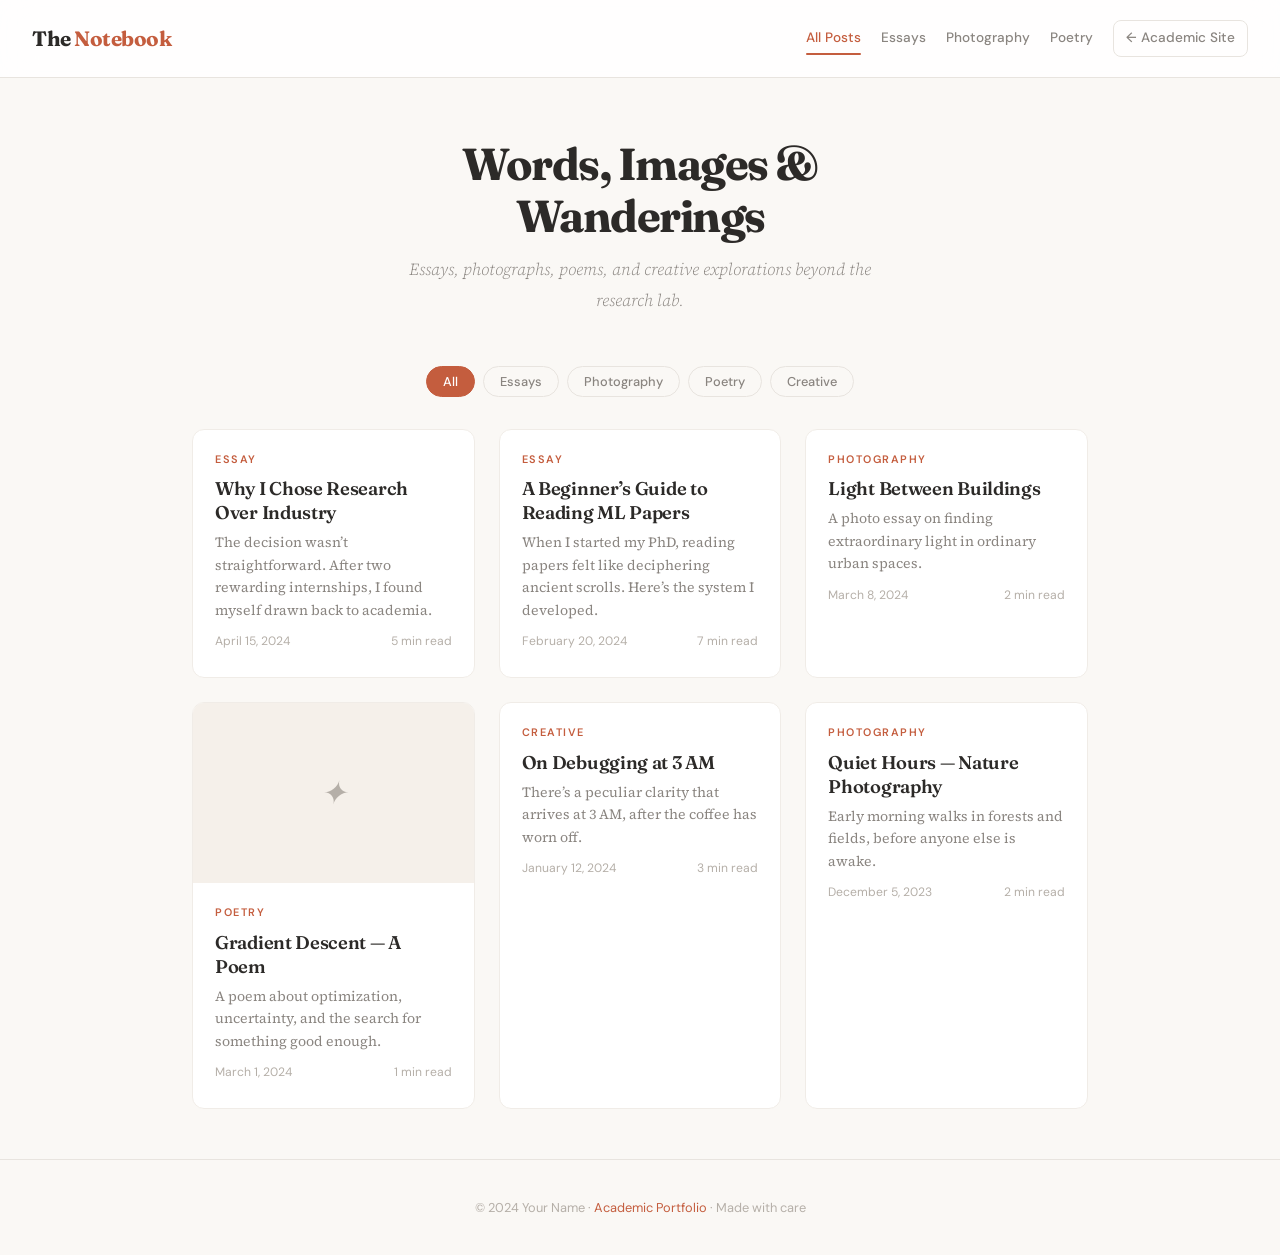
==== blog/index.html @ eaf71468 "Update academic site link in index.html" ====
<!DOCTYPE html>
<html lang="en">
<head>
<meta charset="UTF-8">
<meta name="viewport" content="width=device-width, initial-scale=1.0">
<title>The Notebook &mdash; Your Name</title>
<meta name="description" content="Essays, photography, poetry, and creative explorations by Your Name.">
<link rel="preconnect" href="https://fonts.googleapis.com">
<link href="https://fonts.googleapis.com/css2?family=Fraunces:ital,opsz,wght@0,9..144,300;0,9..144,400;0,9..144,600;0,9..144,700;1,9..144,300;1,9..144,400&family=Source+Serif+4:ital,opsz,wght@0,8..60,300;0,8..60,400;0,8..60,600;1,8..60,300;1,8..60,400&family=DM+Sans:wght@400;500;600&display=swap" rel="stylesheet">
<style>
*,:before,:after{margin:0;padding:0;box-sizing:border-box;}
:root{
  --bg:#faf8f5;--surface:#fff;--text:#2c2a28;--text-s:#8a8580;--text-l:#b5afa8;
  --accent:#c45d3e;--accent-soft:rgba(196,93,62,.08);--accent-h:#a84a2f;
  --brd:#e8e4df;--brd-l:#f0ece7;--warm:#f5f0ea;
  --serif:'Source Serif 4',Georgia,serif;
  --display:'Fraunces',Georgia,serif;
  --sans:'DM Sans',system-ui,sans-serif;
  --max-w:720px;--wide-w:960px;--tr:.3s ease;
}
html{scroll-behavior:smooth;}
body{font-family:var(--serif);background:var(--bg);color:var(--text);line-height:1.8;font-size:17px;min-height:100vh;min-height:100dvh;}

/* === HEADER === */
.site-header{
  padding:20px 32px;display:flex;align-items:center;justify-content:space-between;
  border-bottom:1px solid var(--brd);position:sticky;top:0;z-index:50;
  backdrop-filter:blur(16px);background:rgba(255,255,255,.85);gap:16px;
}
.site-logo{font-family:var(--display);font-size:1.3rem;font-weight:700;color:var(--text);text-decoration:none;letter-spacing:-.5px;flex-shrink:0;}
.site-logo span{color:var(--accent);}
.site-nav{display:flex;gap:20px;align-items:center;flex-wrap:wrap;}
.site-nav a{font-family:var(--sans);font-size:.85rem;font-weight:500;color:var(--text-s);text-decoration:none;transition:color var(--tr);position:relative;white-space:nowrap;}
.site-nav a:hover{color:var(--accent);}
.site-nav a.active{color:var(--accent);}
.site-nav a.active::after{content:'';position:absolute;bottom:-4px;left:0;right:0;height:2px;background:var(--accent);border-radius:2px;}
.back-link{
  font-family:var(--sans);font-size:.8rem;font-weight:500;color:var(--text-s);
  text-decoration:none;display:inline-flex;align-items:center;gap:5px;
  padding:5px 12px;border:1px solid var(--brd);border-radius:8px;transition:all var(--tr);
}
.back-link:hover{border-color:var(--accent);color:var(--accent);}

/* mobile menu */
.mob-menu-btn{display:none;width:36px;height:36px;border:1px solid var(--brd);border-radius:8px;background:transparent;cursor:pointer;place-items:center;color:var(--text-s);}
.mob-menu-btn svg{width:20px;height:20px;}

/* === HERO === */
.hero{max-width:var(--wide-w);margin:0 auto;padding:60px 32px 50px;text-align:center;}
.hero h1{font-family:var(--display);font-size:2.8rem;font-weight:700;letter-spacing:-1.5px;line-height:1.15;margin-bottom:14px;}
.hero p{font-size:1.05rem;color:var(--text-s);max-width:500px;margin:0 auto;font-style:italic;font-weight:300;}

/* === FILTERS === */
.filter-bar{max-width:var(--wide-w);margin:0 auto;padding:0 32px 32px;display:flex;gap:8px;justify-content:center;flex-wrap:wrap;}
.filter-btn{
  font-family:var(--sans);font-size:.8rem;font-weight:500;padding:6px 16px;
  border:1px solid var(--brd);border-radius:24px;background:transparent;
  color:var(--text-s);cursor:pointer;transition:all var(--tr);
}
.filter-btn:hover{border-color:var(--accent);color:var(--accent);}
.filter-btn.active{background:var(--accent);color:#fff;border-color:var(--accent);}

/* === POST GRID === */
.posts-grid{
  max-width:var(--wide-w);margin:0 auto;padding:0 32px 50px;
  display:grid;grid-template-columns:repeat(auto-fill,minmax(280px,1fr));gap:24px;
}
.post-card{
  background:var(--surface);border:1px solid var(--brd-l);border-radius:12px;
  overflow:hidden;transition:all var(--tr);cursor:pointer;
  opacity:0;animation:fadeUp .5s ease forwards;
}
.post-card:nth-child(1){animation-delay:.05s;}.post-card:nth-child(2){animation-delay:.1s;}.post-card:nth-child(3){animation-delay:.15s;}.post-card:nth-child(4){animation-delay:.2s;}.post-card:nth-child(5){animation-delay:.25s;}.post-card:nth-child(6){animation-delay:.3s;}
@keyframes fadeUp{from{opacity:0;transform:translateY(16px)}to{opacity:1;transform:translateY(0)}}
.post-card:hover{transform:translateY(-3px);box-shadow:0 12px 40px rgba(0,0,0,.06);border-color:var(--brd);}
.post-card-img{width:100%;height:180px;object-fit:cover;display:block;background:var(--warm);}
.post-card-body{padding:20px 22px 24px;}
.post-card-cat{font-family:var(--sans);font-size:.68rem;font-weight:600;text-transform:uppercase;letter-spacing:1.5px;color:var(--accent);margin-bottom:8px;}
.post-card-body h2{font-family:var(--display);font-size:1.15rem;font-weight:600;line-height:1.3;margin-bottom:6px;letter-spacing:-.3px;}
.post-card-body .excerpt{font-size:.88rem;color:var(--text-s);line-height:1.6;margin-bottom:10px;}
.post-card-footer{display:flex;justify-content:space-between;align-items:center;font-family:var(--sans);font-size:.76rem;color:var(--text-l);}

/* === SINGLE POST === */
.post-view{display:none;}
.post-view.active{display:block;}
.posts-listing.hidden{display:none;}
.post-header{max-width:var(--max-w);margin:0 auto;padding:50px 32px 28px;text-align:center;}
.post-header .post-cat{font-family:var(--sans);font-size:.7rem;font-weight:600;text-transform:uppercase;letter-spacing:2px;color:var(--accent);margin-bottom:14px;display:inline-block;}
.post-header h1{font-family:var(--display);font-size:2.2rem;font-weight:700;letter-spacing:-1px;line-height:1.2;margin-bottom:10px;}
.post-header .post-meta{font-family:var(--sans);font-size:.82rem;color:var(--text-s);}
.post-header .post-meta span{margin:0 6px;color:var(--brd);}
.post-cover{max-width:var(--wide-w);margin:0 auto 36px;padding:0 32px;}
.post-cover img{width:100%;border-radius:12px;display:block;}
.post-content{max-width:var(--max-w);margin:0 auto;padding:0 32px 70px;}
.post-content p{margin-bottom:18px;}
.post-content h2{font-family:var(--display);font-size:1.4rem;font-weight:600;margin:36px 0 14px;letter-spacing:-.5px;}
.post-content h3{font-family:var(--display);font-size:1.15rem;font-weight:600;margin:28px 0 10px;}
.post-content blockquote{border-left:3px solid var(--accent);margin:24px 0;padding:4px 0 4px 22px;font-style:italic;color:var(--text-s);}
.post-content img{width:100%;border-radius:8px;margin:22px 0;}
.post-content .gallery{display:grid;grid-template-columns:repeat(auto-fill,minmax(180px,1fr));gap:10px;margin:24px 0;}
.post-content .gallery img{height:180px;object-fit:cover;margin:0;cursor:pointer;transition:transform .3s;}
.post-content .gallery img:hover{transform:scale(1.02);}
.post-content .poem{font-style:italic;line-height:2.2;padding:22px 28px;margin:24px 0;background:var(--warm);border-radius:10px;border-left:3px solid var(--accent);}
.post-back-btn{font-family:var(--sans);font-size:.85rem;font-weight:500;color:var(--accent);text-decoration:none;display:inline-flex;align-items:center;gap:5px;cursor:pointer;border:none;background:none;padding:0;margin-bottom:20px;transition:color var(--tr);}
.post-back-btn:hover{color:var(--accent-h);}

/* === FOOTER === */
.site-footer{border-top:1px solid var(--brd);padding:36px 32px;text-align:center;font-family:var(--sans);font-size:.8rem;color:var(--text-l);}
.site-footer a{color:var(--accent);text-decoration:none;}
.site-footer a:hover{text-decoration:underline;}

/* === RESPONSIVE === */
@media(max-width:700px){
  .site-header{padding:14px 16px;flex-wrap:wrap;}
  .site-nav{gap:12px;}
  .site-nav a{font-size:.78rem;}
  .mob-menu-btn{display:grid;}
  .site-nav.collapsed{display:none;}
  .site-nav.expanded{display:flex;width:100%;justify-content:center;padding-top:8px;}
  .hero{padding:40px 16px 30px;}
  .hero h1{font-size:2rem;}
  .filter-bar,.posts-grid,.post-header,.post-content,.post-cover{padding-left:16px;padding-right:16px;}
  .post-header h1{font-size:1.6rem;}
  .posts-grid{grid-template-columns:1fr;gap:16px;}
  .post-content .gallery{grid-template-columns:repeat(auto-fill,minmax(140px,1fr));}
}
@media(max-width:380px){
  .hero h1{font-size:1.7rem;}
  .filter-btn{padding:5px 12px;font-size:.74rem;}
}
@media(min-width:701px){
  .mob-menu-btn{display:none !important;}
}
</style>
</head>
<body>

<header class="site-header">
  <a href="#" class="site-logo" onclick="showListing();return false;">The <span>Notebook</span></a>
  <button class="mob-menu-btn" onclick="toggleMobNav()">
    <svg viewBox="0 0 24 24" fill="none" stroke="currentColor" stroke-width="2"><path d="M3 12h18M3 6h18M3 18h18"/></svg>
  </button>
  <nav class="site-nav" id="site-nav">
    <a href="#" class="active" onclick="showListing();return false;">All Posts</a>
    <a href="#" onclick="filterAndShow('essay');return false;">Essays</a>
    <a href="#" onclick="filterAndShow('photography');return false;">Photography</a>
    <a href="#" onclick="filterAndShow('poetry');return false;">Poetry</a>
    <!-- UPDATE THIS LINK to your actual academic site URL -->
    <a href="https://sanjay-das-in.github.io" class="back-link">&larr; Academic Site</a>
  </nav>
</header>

<div class="posts-listing" id="posts-listing">
  <section class="hero">
    <h1>Words, Images &amp;<br>Wanderings</h1>
    <p>Essays, photographs, poems, and creative explorations beyond the research lab.</p>
  </section>
  <div class="filter-bar" id="filter-bar">
    <button class="filter-btn active" onclick="filterPosts('all')">All</button>
    <button class="filter-btn" onclick="filterPosts('essay')">Essays</button>
    <button class="filter-btn" onclick="filterPosts('photography')">Photography</button>
    <button class="filter-btn" onclick="filterPosts('poetry')">Poetry</button>
    <button class="filter-btn" onclick="filterPosts('creative')">Creative</button>
  </div>
  <div class="posts-grid" id="posts-grid"></div>
</div>

<div class="post-view" id="post-view">
  <div class="post-header">
    <button class="post-back-btn" onclick="showListing()">&larr; Back to all posts</button>
    <div class="post-cat" id="pv-cat"></div>
    <h1 id="pv-title"></h1>
    <div class="post-meta"><span id="pv-date"></span> <span>&middot;</span> <span id="pv-read"></span></div>
  </div>
  <div class="post-cover" id="pv-cover-wrap"></div>
  <article class="post-content" id="pv-body"></article>
</div>

<footer class="site-footer">
  <p>&copy; 2024 Your Name &middot; <a href="https://yourusername.github.io">Academic Portfolio</a> &middot; Made with care</p>
</footer>

<script>
/* ============ BLOG DATA ============ */
/* Add / edit posts here. Each post = one object. */
var blogPosts = [
  {
    id: "why-research",
    title: "Why I Chose Research Over Industry",
    category: "essay",
    date: "April 15, 2024",
    readTime: "5 min read",
    excerpt: "The decision wasn\u2019t straightforward. After two rewarding internships, I found myself drawn back to academia.",
    cover: "https://images.unsplash.com/photo-1481627834876-b7833e8f5570?w=800",
    body: '<p>The decision wasn\u2019t straightforward. After two rewarding internships at tech companies, I found myself drawn back to the open-ended nature of academic research.</p><p>What ultimately tipped the scale was the freedom to ask my own questions. In industry, the problems are defined by product needs. In academia, I could chase ideas that kept me up at night.</p><blockquote>The best research doesn\u2019t come from knowing what you\u2019re looking for. It comes from being comfortable with not knowing.</blockquote><p>That\u2019s not to say industry is lesser \u2014 it\u2019s profoundly different. It taught me to think about impact, scalability, and real users in ways that strengthen my research today.</p><h2>Advice for Those Deciding</h2><p>Try both if you can. Do at least one serious internship and one serious research project. Pay attention to when you feel most alive. The answer is usually in the doing, not the deliberating.</p>'
  },
  {
    id: "reading-ml-papers",
    title: "A Beginner\u2019s Guide to Reading ML Papers",
    category: "essay",
    date: "February 20, 2024",
    readTime: "7 min read",
    excerpt: "When I started my PhD, reading papers felt like deciphering ancient scrolls. Here\u2019s the system I developed.",
    cover: "https://images.unsplash.com/photo-1456513080510-7bf3a84b82f8?w=800",
    body: '<p>When I started my PhD, reading papers felt like deciphering ancient scrolls. Here\u2019s the three-pass system I developed.</p><h2>First Pass \u2014 10 Minutes</h2><p>Read the title, abstract, intro, section headings, and conclusion. You should now know what the paper claims and roughly how.</p><h2>Second Pass \u2014 30 Minutes</h2><p>Read the whole thing but skip proofs and dense math. Focus on figures and tables \u2014 they\u2019re the real story.</p><h2>Third Pass \u2014 1-2 Hours</h2><p>Only if you need to reproduce the work. Engage with every equation and assumption. This is where real understanding happens.</p><blockquote>Reading a paper is not the same as understanding it. Understanding requires actively reconstructing the argument in your own words.</blockquote>'
  },
  {
    id: "street-photography",
    title: "Light Between Buildings",
    category: "photography",
    date: "March 8, 2024",
    readTime: "2 min read",
    excerpt: "A photo essay on finding extraordinary light in ordinary urban spaces.",
    cover: "https://images.unsplash.com/photo-1477959858617-67f85cf4f1df?w=800",
    body: '<p>There\u2019s a particular quality of light in cities between 4 and 5 PM \u2014 when the sun threads through gaps between buildings, casting long golden corridors across pavement and faces.</p><div class="gallery"><img src="https://images.unsplash.com/photo-1477959858617-67f85cf4f1df?w=400" alt="Urban light"><img src="https://images.unsplash.com/photo-1480714378408-67cf0d13bc1b?w=400" alt="City"><img src="https://images.unsplash.com/photo-1449824913935-59a10b8d2000?w=400" alt="Street"><img src="https://images.unsplash.com/photo-1514565131-fce0801e5785?w=400" alt="Architecture"><img src="https://images.unsplash.com/photo-1444723121867-7a241cacace9?w=400" alt="Skyline"><img src="https://images.unsplash.com/photo-1519501025264-65ba15a82390?w=400" alt="Urban"></div><p>I shoot exclusively on a Fuji X100V \u2014 its fixed lens forces me to move, to commit to a frame. Constraints breed creativity.</p>'
  },
  {
    id: "gradient-descent-poem",
    title: "Gradient Descent \u2014 A Poem",
    category: "poetry",
    date: "March 1, 2024",
    readTime: "1 min read",
    excerpt: "A poem about optimization, uncertainty, and the search for something good enough.",
    cover: null,
    body: '<div class="poem">We step, uncertain, down the slope,<br>each iteration a quiet hope<br>that loss will shrink, that weights will learn,<br>that somewhere past the noise, a turn<br>reveals the minimum we seek \u2014<br>not global, maybe, but unique.<br><br>The learning rate \u2014 too bold, too shy \u2014<br>determines if we soar or die<br>in oscillations, stuck in place,<br>or overshoot with too much grace.<br><br>And yet we trust the algorithm\u2019s way:<br>that small corrections, day by day,<br>will bring us closer to the ground<br>where something beautiful is found.</div><p>Written during a frustrating hyperparameter search at 2 AM. Sometimes the best way to understand an algorithm is to feel it.</p>'
  },
  {
    id: "debugging-3am",
    title: "On Debugging at 3 AM",
    category: "creative",
    date: "January 12, 2024",
    readTime: "3 min read",
    excerpt: "There\u2019s a peculiar clarity that arrives at 3 AM, after the coffee has worn off.",
    cover: "https://images.unsplash.com/photo-1504639725590-34d0984388bd?w=800",
    body: '<p>There\u2019s a peculiar clarity that arrives at 3 AM, after the coffee has worn off and the office has emptied. The bug you\u2019ve been chasing all day suddenly feels less like an adversary and more like a puzzle left by a previous version of yourself.</p><p>You read the stack trace one more time. And there it is \u2014 line 247, an off-by-one error. You fix it, run the tests, and watch them pass in a cascade of green.</p><blockquote>Every bug is a lesson in humility. The code is doing exactly what you told it to do.</blockquote><p>There\u2019s something meditative about 3 AM debugging. The world shrinks to you and the code. No Slack. No meetings. Just the quiet satisfaction of making something work.</p>'
  },
  {
    id: "nature-walks",
    title: "Quiet Hours \u2014 Nature Photography",
    category: "photography",
    date: "December 5, 2023",
    readTime: "2 min read",
    excerpt: "Early morning walks in forests and fields, before anyone else is awake.",
    cover: "https://images.unsplash.com/photo-1441974231531-c6227db76b6e?w=800",
    body: '<p>I started taking early morning walks during the pandemic. What began as a coping mechanism became a practice I now protect fiercely.</p><div class="gallery"><img src="https://images.unsplash.com/photo-1441974231531-c6227db76b6e?w=400" alt="Forest"><img src="https://images.unsplash.com/photo-1470071459604-3b5ec3a7fe05?w=400" alt="Misty morning"><img src="https://images.unsplash.com/photo-1447752875215-b2761acb3c5d?w=400" alt="Trees"><img src="https://images.unsplash.com/photo-1501785888041-af3ef285b470?w=400" alt="Lake"><img src="https://images.unsplash.com/photo-1469474968028-56623f02e42e?w=400" alt="Trail"><img src="https://images.unsplash.com/photo-1506744038136-46273834b3fb?w=400" alt="Valley"></div><p>No podcasts, no music. Just footsteps and whatever the forest offers that morning.</p>'
  }
];

/* ============ APP ============ */
var activeFilter = "all";

document.addEventListener("DOMContentLoaded", function(){
  renderPostCards("all");
});

function renderPostCards(filter){
  var grid = document.getElementById("posts-grid");
  var filtered = filter === "all" ? blogPosts : blogPosts.filter(function(p){return p.category===filter;});
  var html = "";
  for(var i=0;i<filtered.length;i++){
    var post = filtered[i];
    var imgHtml = post.cover
      ? '<img class="post-card-img" src="'+post.cover+'" alt="'+post.title+'" onerror="this.style.display=\'none\'">'
      : '<div class="post-card-img" style="display:flex;align-items:center;justify-content:center;font-family:var(--display);font-size:2rem;color:var(--text-l);font-style:italic">\u2726</div>';
    html += '<article class="post-card" onclick="viewPost(\''+post.id+'\')" style="animation-delay:'+(.05*(i+1))+'s">'
      + imgHtml
      + '<div class="post-card-body">'
      + '<div class="post-card-cat">'+post.category+'</div>'
      + '<h2>'+post.title+'</h2>'
      + '<p class="excerpt">'+post.excerpt+'</p>'
      + '<div class="post-card-footer"><span>'+post.date+'</span><span>'+post.readTime+'</span></div>'
      + '</div></article>';
  }
  grid.innerHTML = html;
}

function filterPosts(cat){
  activeFilter = cat;
  var btns = document.querySelectorAll(".filter-btn");
  for(var i=0;i<btns.length;i++){
    var t = btns[i].textContent.toLowerCase();
    btns[i].classList.toggle("active", t===cat || (cat==="all" && t==="all"));
  }
  renderPostCards(cat);
}

function filterAndShow(cat){
  showListing();
  filterPosts(cat);
  var navLinks = document.querySelectorAll(".site-nav a");
  for(var i=0;i<navLinks.length;i++) navLinks[i].classList.remove("active");
}

function viewPost(id){
  var post = null;
  for(var i=0;i<blogPosts.length;i++){if(blogPosts[i].id===id){post=blogPosts[i];break;}}
  if(!post) return;
  document.getElementById("pv-cat").textContent = post.category;
  document.getElementById("pv-title").textContent = post.title;
  document.getElementById("pv-date").textContent = post.date;
  document.getElementById("pv-read").textContent = post.readTime;
  document.getElementById("pv-body").innerHTML = post.body;
  var cw = document.getElementById("pv-cover-wrap");
  cw.innerHTML = post.cover ? '<img src="'+post.cover+'" alt="'+post.title+'" onerror="this.style.display=\'none\'">' : '';
  document.getElementById("posts-listing").classList.add("hidden");
  document.getElementById("post-view").classList.add("active");
  window.scrollTo(0,0);
}

function showListing(){
  document.getElementById("posts-listing").classList.remove("hidden");
  document.getElementById("post-view").classList.remove("active");
  var navLinks = document.querySelectorAll(".site-nav a");
  for(var i=0;i<navLinks.length;i++) navLinks[i].classList.remove("active");
  if(navLinks[0]) navLinks[0].classList.add("active");
  window.scrollTo(0,0);
}

/* Mobile nav toggle */
function toggleMobNav(){
  var nav = document.getElementById("site-nav");
  if(nav.classList.contains("expanded")){
    nav.classList.remove("expanded");
    nav.classList.add("collapsed");
  } else {
    nav.classList.remove("collapsed");
    nav.classList.add("expanded");
  }
}
/* Collapse on resize to desktop */
window.addEventListener("resize",function(){
  if(window.innerWidth>700){
    var nav=document.getElementById("site-nav");
    nav.classList.remove("collapsed","expanded");
  }
});
</script>
</body>
</html>
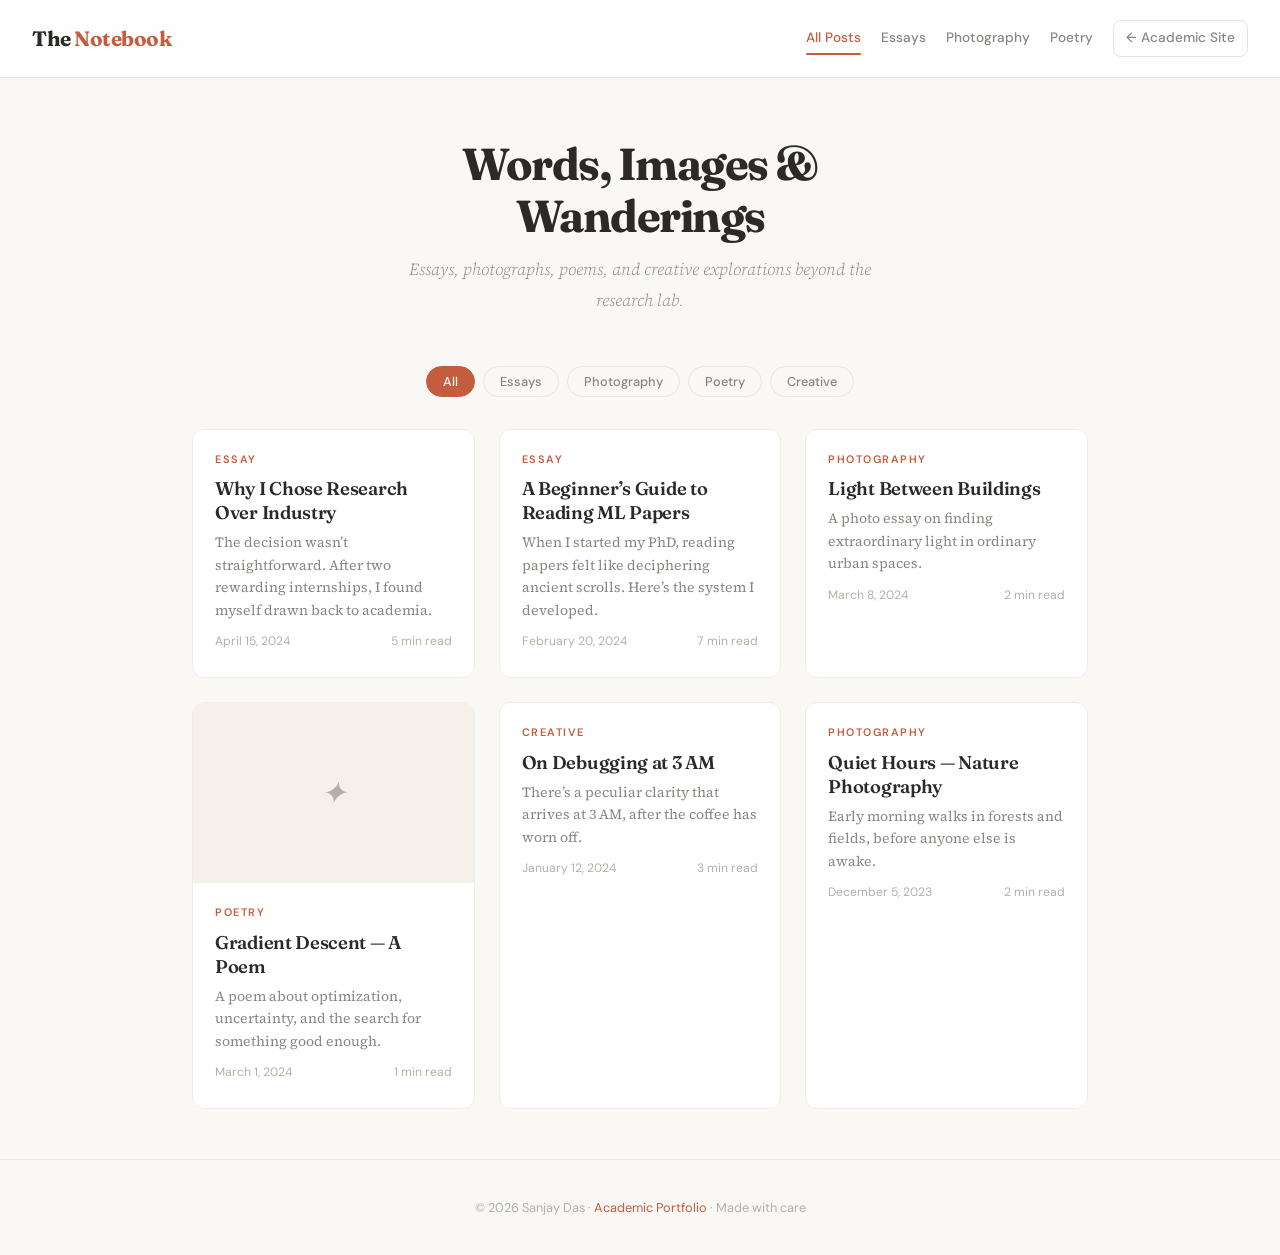
==== commit bee6790e: "Update footer with new author information" ====
--- a/blog/index.html
+++ b/blog/index.html
@@ -177,7 +177,7 @@
 </div>
 
 <footer class="site-footer">
-  <p>&copy; 2024 Your Name &middot; <a href="https://yourusername.github.io">Academic Portfolio</a> &middot; Made with care</p>
+  <p>&copy; 2026 Sanjay Das &middot; <a href="https://sanjay-das-in.github.io">Academic Portfolio</a> &middot; Made with care</p>
 </footer>
 
 <script>
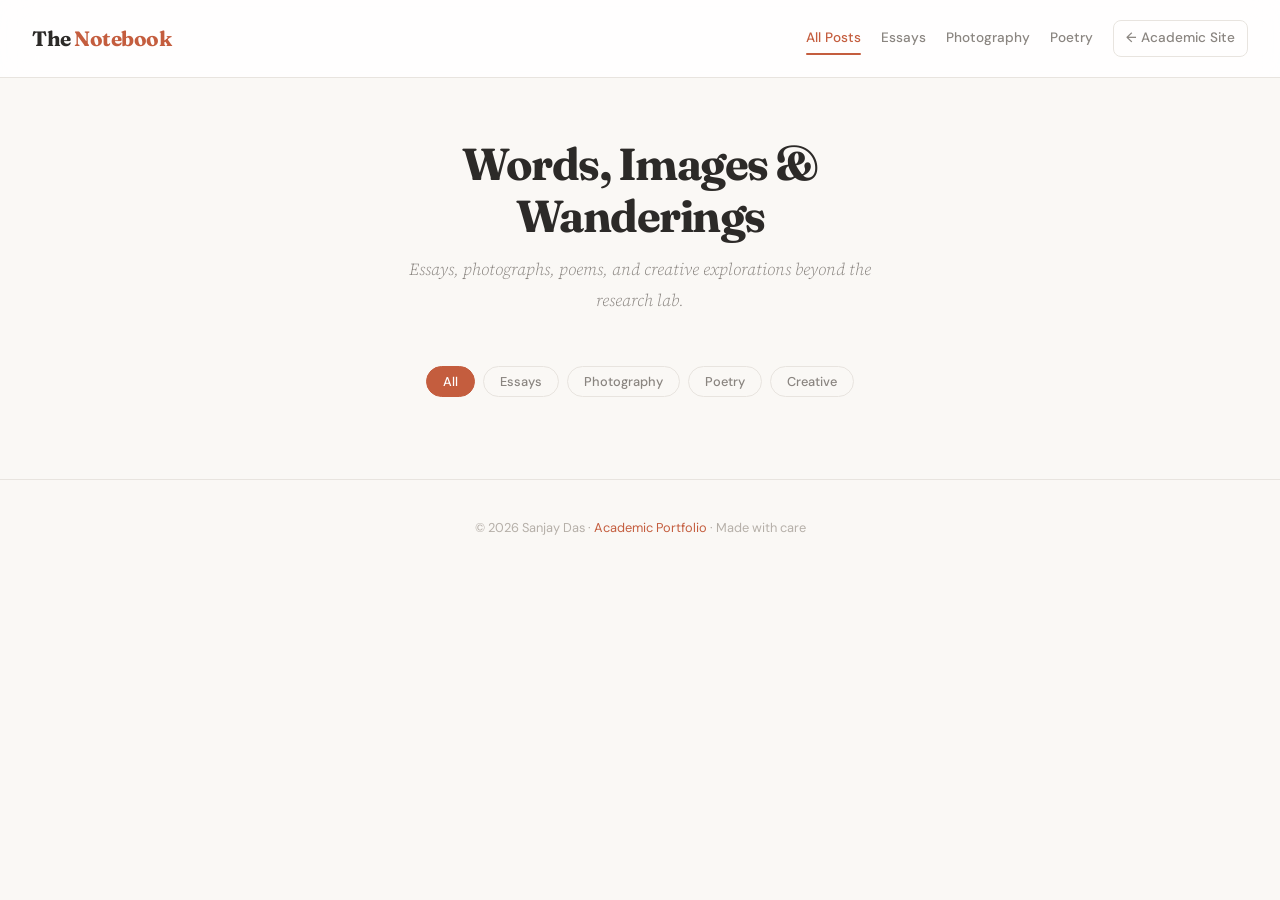
==== commit 951844ef: "Comment out blog posts in index.html Commented out several blog post objects in the blogPosts array." ====
--- a/blog/index.html
+++ b/blog/index.html
@@ -3,7 +3,7 @@
 <head>
 <meta charset="UTF-8">
 <meta name="viewport" content="width=device-width, initial-scale=1.0">
-<title>The Notebook &mdash; Your Name</title>
+<title>The Notebook &mdash; Sanjay Das</title>
 <meta name="description" content="Essays, photography, poetry, and creative explorations by Your Name.">
 <link rel="preconnect" href="https://fonts.googleapis.com">
 <link href="https://fonts.googleapis.com/css2?family=Fraunces:ital,opsz,wght@0,9..144,300;0,9..144,400;0,9..144,600;0,9..144,700;1,9..144,300;1,9..144,400&family=Source+Serif+4:ital,opsz,wght@0,8..60,300;0,8..60,400;0,8..60,600;1,8..60,300;1,8..60,400&family=DM+Sans:wght@400;500;600&display=swap" rel="stylesheet">
@@ -146,7 +146,7 @@
     <a href="#" onclick="filterAndShow('photography');return false;">Photography</a>
     <a href="#" onclick="filterAndShow('poetry');return false;">Poetry</a>
     <!-- UPDATE THIS LINK to your actual academic site URL -->
-    <a href="https://sanjay-das-in.github.io" class="back-link">&larr; Academic Site</a>
+    <a href="https://sanjay-das-in.github.io/#" class="back-link">&larr; Academic Site</a>
   </nav>
 </header>
 
@@ -177,73 +177,73 @@
 </div>
 
 <footer class="site-footer">
-  <p>&copy; 2026 Sanjay Das &middot; <a href="https://sanjay-das-in.github.io">Academic Portfolio</a> &middot; Made with care</p>
+  <p>&copy; 2026 Sanjay Das &middot; <a href="https://sanjay-das-in.github.io/#">Academic Portfolio</a> &middot; Made with care</p>
 </footer>
 
 <script>
 /* ============ BLOG DATA ============ */
 /* Add / edit posts here. Each post = one object. */
 var blogPosts = [
-  {
-    id: "why-research",
-    title: "Why I Chose Research Over Industry",
-    category: "essay",
-    date: "April 15, 2024",
-    readTime: "5 min read",
-    excerpt: "The decision wasn\u2019t straightforward. After two rewarding internships, I found myself drawn back to academia.",
-    cover: "https://images.unsplash.com/photo-1481627834876-b7833e8f5570?w=800",
-    body: '<p>The decision wasn\u2019t straightforward. After two rewarding internships at tech companies, I found myself drawn back to the open-ended nature of academic research.</p><p>What ultimately tipped the scale was the freedom to ask my own questions. In industry, the problems are defined by product needs. In academia, I could chase ideas that kept me up at night.</p><blockquote>The best research doesn\u2019t come from knowing what you\u2019re looking for. It comes from being comfortable with not knowing.</blockquote><p>That\u2019s not to say industry is lesser \u2014 it\u2019s profoundly different. It taught me to think about impact, scalability, and real users in ways that strengthen my research today.</p><h2>Advice for Those Deciding</h2><p>Try both if you can. Do at least one serious internship and one serious research project. Pay attention to when you feel most alive. The answer is usually in the doing, not the deliberating.</p>'
-  },
-  {
-    id: "reading-ml-papers",
-    title: "A Beginner\u2019s Guide to Reading ML Papers",
-    category: "essay",
-    date: "February 20, 2024",
-    readTime: "7 min read",
-    excerpt: "When I started my PhD, reading papers felt like deciphering ancient scrolls. Here\u2019s the system I developed.",
-    cover: "https://images.unsplash.com/photo-1456513080510-7bf3a84b82f8?w=800",
-    body: '<p>When I started my PhD, reading papers felt like deciphering ancient scrolls. Here\u2019s the three-pass system I developed.</p><h2>First Pass \u2014 10 Minutes</h2><p>Read the title, abstract, intro, section headings, and conclusion. You should now know what the paper claims and roughly how.</p><h2>Second Pass \u2014 30 Minutes</h2><p>Read the whole thing but skip proofs and dense math. Focus on figures and tables \u2014 they\u2019re the real story.</p><h2>Third Pass \u2014 1-2 Hours</h2><p>Only if you need to reproduce the work. Engage with every equation and assumption. This is where real understanding happens.</p><blockquote>Reading a paper is not the same as understanding it. Understanding requires actively reconstructing the argument in your own words.</blockquote>'
-  },
-  {
-    id: "street-photography",
-    title: "Light Between Buildings",
-    category: "photography",
-    date: "March 8, 2024",
-    readTime: "2 min read",
-    excerpt: "A photo essay on finding extraordinary light in ordinary urban spaces.",
-    cover: "https://images.unsplash.com/photo-1477959858617-67f85cf4f1df?w=800",
-    body: '<p>There\u2019s a particular quality of light in cities between 4 and 5 PM \u2014 when the sun threads through gaps between buildings, casting long golden corridors across pavement and faces.</p><div class="gallery"><img src="https://images.unsplash.com/photo-1477959858617-67f85cf4f1df?w=400" alt="Urban light"><img src="https://images.unsplash.com/photo-1480714378408-67cf0d13bc1b?w=400" alt="City"><img src="https://images.unsplash.com/photo-1449824913935-59a10b8d2000?w=400" alt="Street"><img src="https://images.unsplash.com/photo-1514565131-fce0801e5785?w=400" alt="Architecture"><img src="https://images.unsplash.com/photo-1444723121867-7a241cacace9?w=400" alt="Skyline"><img src="https://images.unsplash.com/photo-1519501025264-65ba15a82390?w=400" alt="Urban"></div><p>I shoot exclusively on a Fuji X100V \u2014 its fixed lens forces me to move, to commit to a frame. Constraints breed creativity.</p>'
-  },
-  {
-    id: "gradient-descent-poem",
-    title: "Gradient Descent \u2014 A Poem",
-    category: "poetry",
-    date: "March 1, 2024",
-    readTime: "1 min read",
-    excerpt: "A poem about optimization, uncertainty, and the search for something good enough.",
-    cover: null,
-    body: '<div class="poem">We step, uncertain, down the slope,<br>each iteration a quiet hope<br>that loss will shrink, that weights will learn,<br>that somewhere past the noise, a turn<br>reveals the minimum we seek \u2014<br>not global, maybe, but unique.<br><br>The learning rate \u2014 too bold, too shy \u2014<br>determines if we soar or die<br>in oscillations, stuck in place,<br>or overshoot with too much grace.<br><br>And yet we trust the algorithm\u2019s way:<br>that small corrections, day by day,<br>will bring us closer to the ground<br>where something beautiful is found.</div><p>Written during a frustrating hyperparameter search at 2 AM. Sometimes the best way to understand an algorithm is to feel it.</p>'
-  },
-  {
-    id: "debugging-3am",
-    title: "On Debugging at 3 AM",
-    category: "creative",
-    date: "January 12, 2024",
-    readTime: "3 min read",
-    excerpt: "There\u2019s a peculiar clarity that arrives at 3 AM, after the coffee has worn off.",
-    cover: "https://images.unsplash.com/photo-1504639725590-34d0984388bd?w=800",
-    body: '<p>There\u2019s a peculiar clarity that arrives at 3 AM, after the coffee has worn off and the office has emptied. The bug you\u2019ve been chasing all day suddenly feels less like an adversary and more like a puzzle left by a previous version of yourself.</p><p>You read the stack trace one more time. And there it is \u2014 line 247, an off-by-one error. You fix it, run the tests, and watch them pass in a cascade of green.</p><blockquote>Every bug is a lesson in humility. The code is doing exactly what you told it to do.</blockquote><p>There\u2019s something meditative about 3 AM debugging. The world shrinks to you and the code. No Slack. No meetings. Just the quiet satisfaction of making something work.</p>'
-  },
-  {
-    id: "nature-walks",
-    title: "Quiet Hours \u2014 Nature Photography",
-    category: "photography",
-    date: "December 5, 2023",
-    readTime: "2 min read",
-    excerpt: "Early morning walks in forests and fields, before anyone else is awake.",
-    cover: "https://images.unsplash.com/photo-1441974231531-c6227db76b6e?w=800",
-    body: '<p>I started taking early morning walks during the pandemic. What began as a coping mechanism became a practice I now protect fiercely.</p><div class="gallery"><img src="https://images.unsplash.com/photo-1441974231531-c6227db76b6e?w=400" alt="Forest"><img src="https://images.unsplash.com/photo-1470071459604-3b5ec3a7fe05?w=400" alt="Misty morning"><img src="https://images.unsplash.com/photo-1447752875215-b2761acb3c5d?w=400" alt="Trees"><img src="https://images.unsplash.com/photo-1501785888041-af3ef285b470?w=400" alt="Lake"><img src="https://images.unsplash.com/photo-1469474968028-56623f02e42e?w=400" alt="Trail"><img src="https://images.unsplash.com/photo-1506744038136-46273834b3fb?w=400" alt="Valley"></div><p>No podcasts, no music. Just footsteps and whatever the forest offers that morning.</p>'
-  }
+  // {
+  //   id: "why-research",
+  //   title: "Why I Chose Research Over Industry",
+  //   category: "essay",
+  //   date: "April 15, 2024",
+  //   readTime: "5 min read",
+  //   excerpt: "The decision wasn\u2019t straightforward. After two rewarding internships, I found myself drawn back to academia.",
+  //   cover: "https://images.unsplash.com/photo-1481627834876-b7833e8f5570?w=800",
+  //   body: '<p>The decision wasn\u2019t straightforward. After two rewarding internships at tech companies, I found myself drawn back to the open-ended nature of academic research.</p><p>What ultimately tipped the scale was the freedom to ask my own questions. In industry, the problems are defined by product needs. In academia, I could chase ideas that kept me up at night.</p><blockquote>The best research doesn\u2019t come from knowing what you\u2019re looking for. It comes from being comfortable with not knowing.</blockquote><p>That\u2019s not to say industry is lesser \u2014 it\u2019s profoundly different. It taught me to think about impact, scalability, and real users in ways that strengthen my research today.</p><h2>Advice for Those Deciding</h2><p>Try both if you can. Do at least one serious internship and one serious research project. Pay attention to when you feel most alive. The answer is usually in the doing, not the deliberating.</p>'
+  // },
+  // {
+  //   id: "reading-ml-papers",
+  //   title: "A Beginner\u2019s Guide to Reading ML Papers",
+  //   category: "essay",
+  //   date: "February 20, 2024",
+  //   readTime: "7 min read",
+  //   excerpt: "When I started my PhD, reading papers felt like deciphering ancient scrolls. Here\u2019s the system I developed.",
+  //   cover: "https://images.unsplash.com/photo-1456513080510-7bf3a84b82f8?w=800",
+  //   body: '<p>When I started my PhD, reading papers felt like deciphering ancient scrolls. Here\u2019s the three-pass system I developed.</p><h2>First Pass \u2014 10 Minutes</h2><p>Read the title, abstract, intro, section headings, and conclusion. You should now know what the paper claims and roughly how.</p><h2>Second Pass \u2014 30 Minutes</h2><p>Read the whole thing but skip proofs and dense math. Focus on figures and tables \u2014 they\u2019re the real story.</p><h2>Third Pass \u2014 1-2 Hours</h2><p>Only if you need to reproduce the work. Engage with every equation and assumption. This is where real understanding happens.</p><blockquote>Reading a paper is not the same as understanding it. Understanding requires actively reconstructing the argument in your own words.</blockquote>'
+  // },
+  // {
+  //   id: "street-photography",
+  //   title: "Light Between Buildings",
+  //   category: "photography",
+  //   date: "March 8, 2024",
+  //   readTime: "2 min read",
+  //   excerpt: "A photo essay on finding extraordinary light in ordinary urban spaces.",
+  //   cover: "https://images.unsplash.com/photo-1477959858617-67f85cf4f1df?w=800",
+  //   body: '<p>There\u2019s a particular quality of light in cities between 4 and 5 PM \u2014 when the sun threads through gaps between buildings, casting long golden corridors across pavement and faces.</p><div class="gallery"><img src="https://images.unsplash.com/photo-1477959858617-67f85cf4f1df?w=400" alt="Urban light"><img src="https://images.unsplash.com/photo-1480714378408-67cf0d13bc1b?w=400" alt="City"><img src="https://images.unsplash.com/photo-1449824913935-59a10b8d2000?w=400" alt="Street"><img src="https://images.unsplash.com/photo-1514565131-fce0801e5785?w=400" alt="Architecture"><img src="https://images.unsplash.com/photo-1444723121867-7a241cacace9?w=400" alt="Skyline"><img src="https://images.unsplash.com/photo-1519501025264-65ba15a82390?w=400" alt="Urban"></div><p>I shoot exclusively on a Fuji X100V \u2014 its fixed lens forces me to move, to commit to a frame. Constraints breed creativity.</p>'
+  // },
+  // {
+  //   id: "gradient-descent-poem",
+  //   title: "Gradient Descent \u2014 A Poem",
+  //   category: "poetry",
+  //   date: "March 1, 2024",
+  //   readTime: "1 min read",
+  //   excerpt: "A poem about optimization, uncertainty, and the search for something good enough.",
+  //   cover: null,
+  //   body: '<div class="poem">We step, uncertain, down the slope,<br>each iteration a quiet hope<br>that loss will shrink, that weights will learn,<br>that somewhere past the noise, a turn<br>reveals the minimum we seek \u2014<br>not global, maybe, but unique.<br><br>The learning rate \u2014 too bold, too shy \u2014<br>determines if we soar or die<br>in oscillations, stuck in place,<br>or overshoot with too much grace.<br><br>And yet we trust the algorithm\u2019s way:<br>that small corrections, day by day,<br>will bring us closer to the ground<br>where something beautiful is found.</div><p>Written during a frustrating hyperparameter search at 2 AM. Sometimes the best way to understand an algorithm is to feel it.</p>'
+  // },
+  // {
+  //   id: "debugging-3am",
+  //   title: "On Debugging at 3 AM",
+  //   category: "creative",
+  //   date: "January 12, 2024",
+  //   readTime: "3 min read",
+  //   excerpt: "There\u2019s a peculiar clarity that arrives at 3 AM, after the coffee has worn off.",
+  //   cover: "https://images.unsplash.com/photo-1504639725590-34d0984388bd?w=800",
+  //   body: '<p>There\u2019s a peculiar clarity that arrives at 3 AM, after the coffee has worn off and the office has emptied. The bug you\u2019ve been chasing all day suddenly feels less like an adversary and more like a puzzle left by a previous version of yourself.</p><p>You read the stack trace one more time. And there it is \u2014 line 247, an off-by-one error. You fix it, run the tests, and watch them pass in a cascade of green.</p><blockquote>Every bug is a lesson in humility. The code is doing exactly what you told it to do.</blockquote><p>There\u2019s something meditative about 3 AM debugging. The world shrinks to you and the code. No Slack. No meetings. Just the quiet satisfaction of making something work.</p>'
+  // },
+  // {
+  //   id: "nature-walks",
+  //   title: "Quiet Hours \u2014 Nature Photography",
+  //   category: "photography",
+  //   date: "December 5, 2023",
+  //   readTime: "2 min read",
+  //   excerpt: "Early morning walks in forests and fields, before anyone else is awake.",
+  //   cover: "https://images.unsplash.com/photo-1441974231531-c6227db76b6e?w=800",
+  //   body: '<p>I started taking early morning walks during the pandemic. What began as a coping mechanism became a practice I now protect fiercely.</p><div class="gallery"><img src="https://images.unsplash.com/photo-1441974231531-c6227db76b6e?w=400" alt="Forest"><img src="https://images.unsplash.com/photo-1470071459604-3b5ec3a7fe05?w=400" alt="Misty morning"><img src="https://images.unsplash.com/photo-1447752875215-b2761acb3c5d?w=400" alt="Trees"><img src="https://images.unsplash.com/photo-1501785888041-af3ef285b470?w=400" alt="Lake"><img src="https://images.unsplash.com/photo-1469474968028-56623f02e42e?w=400" alt="Trail"><img src="https://images.unsplash.com/photo-1506744038136-46273834b3fb?w=400" alt="Valley"></div><p>No podcasts, no music. Just footsteps and whatever the forest offers that morning.</p>'
+  // }
 ];
 
 /* ============ APP ============ */
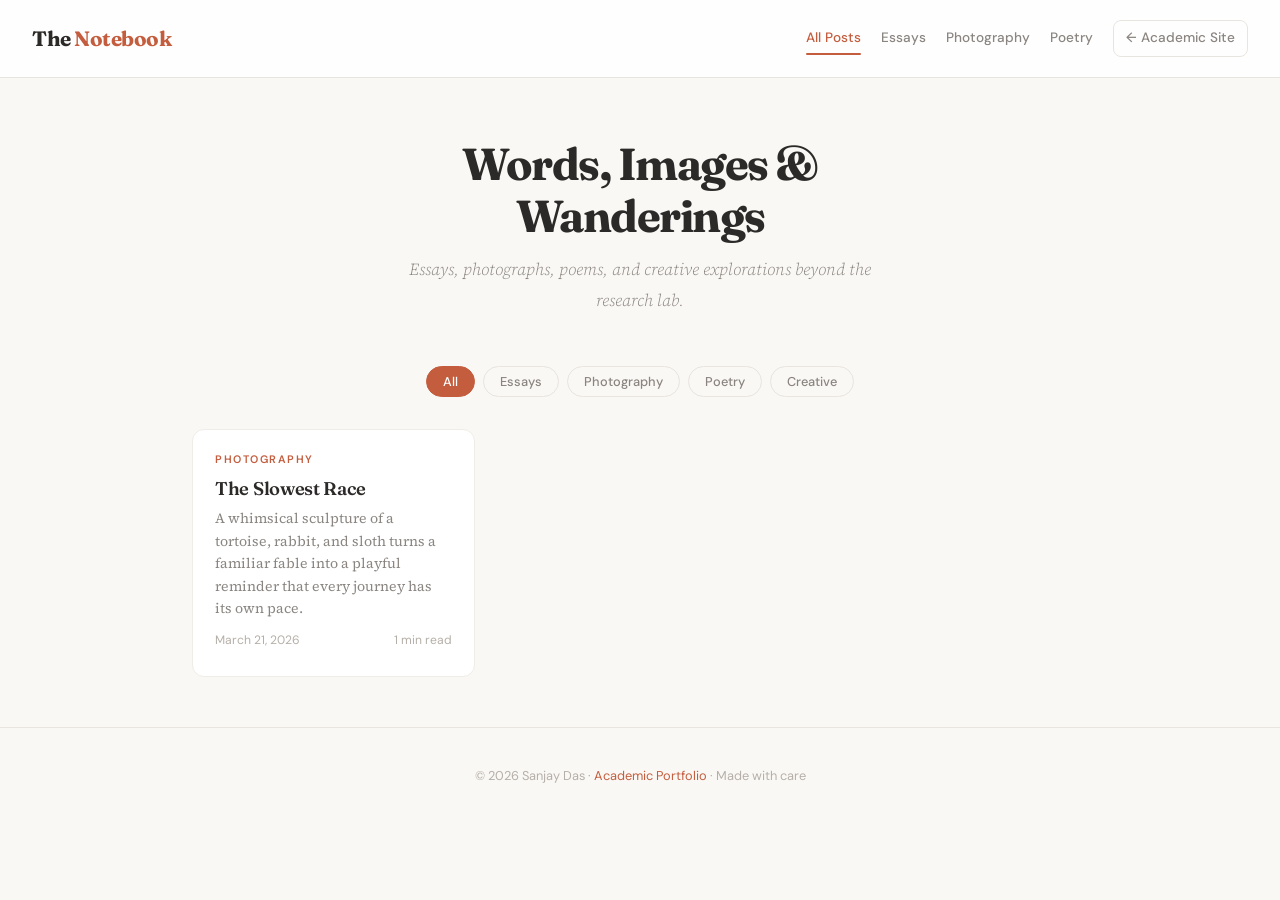
==== commit a57d9633: "Add new blog post 'The Slowest Race' Added a new blog post about a park sculpture with an excerpt an" ====
--- a/blog/index.html
+++ b/blog/index.html
@@ -184,6 +184,21 @@
 /* ============ BLOG DATA ============ */
 /* Add / edit posts here. Each post = one object. */
 var blogPosts = [
+  {
+  id: "park-sculpture",
+  title: "The Slowest Race",
+  category: "photography",
+  date: "March 21, 2026",
+  readTime: "1 min read",
+  excerpt: "A whimsical sculpture of a tortoise, rabbit, and sloth turns a familiar fable into a playful reminder that every journey has its own pace.",
+  cover: "photos/PXL_20260321_195242617.jpg",
+  body: `
+    <p>During a walk through the park, I stumbled upon a charming sculpture featuring three unlikely companions: a tortoise, a rabbit, and a sloth. Inspired by the classic tale of perseverance, the scene playfully asks a simple question—who really wins the race?</p>
+
+    <p>Surrounded by open greenery, the artwork is a lighthearted reminder that progress comes in many forms, and every traveler moves at their own pace.</p>
+  `
+},
+
   // {
   //   id: "why-research",
   //   title: "Why I Chose Research Over Industry",
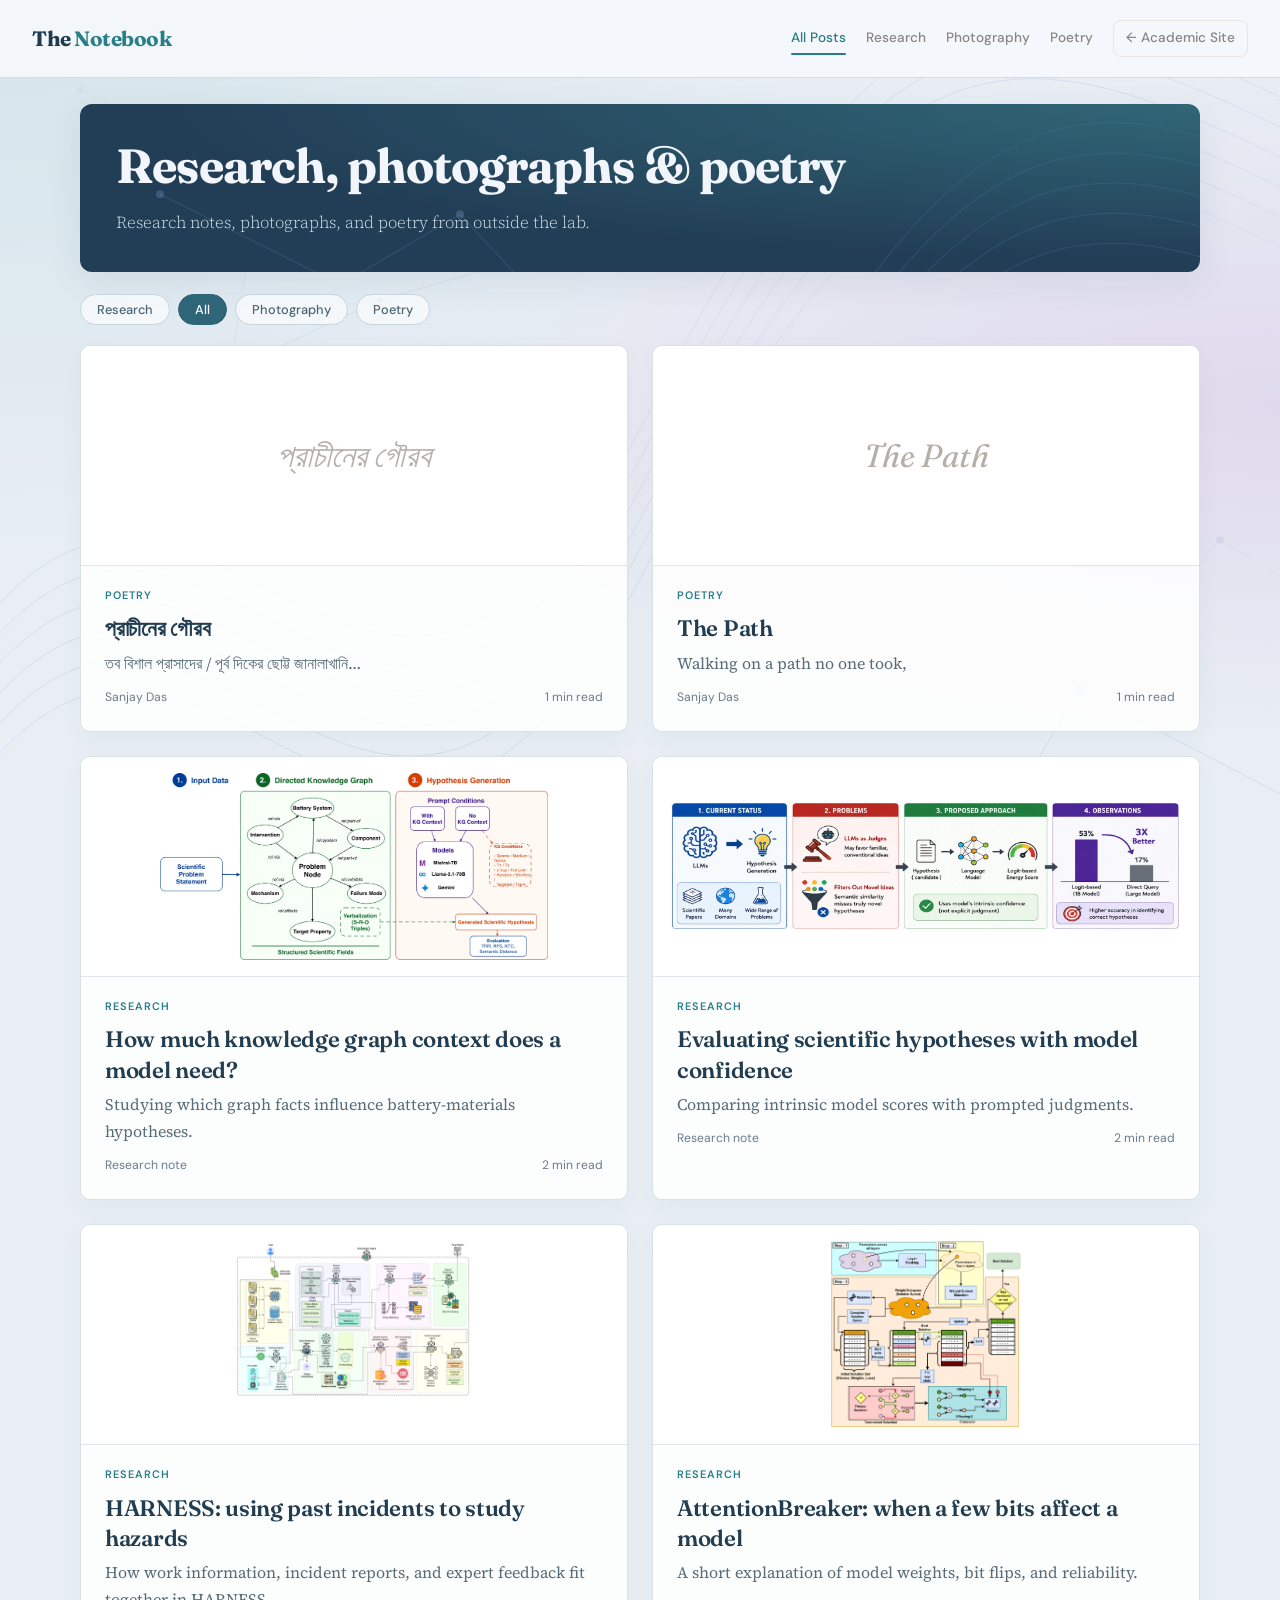
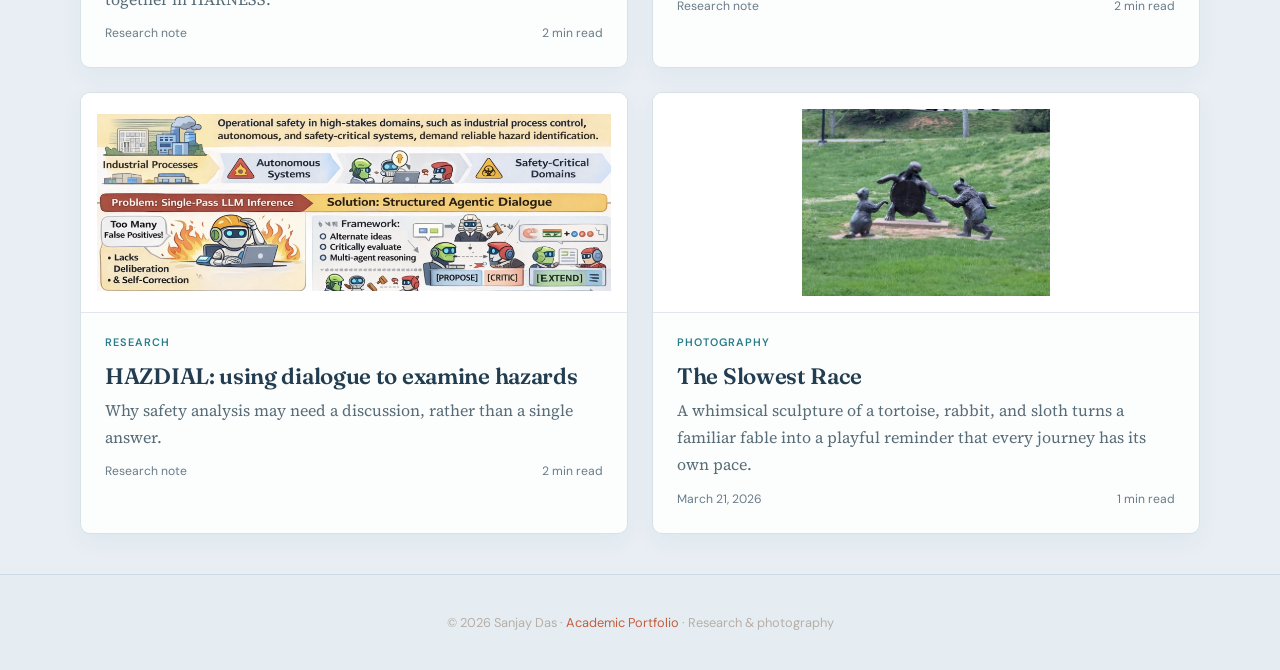
==== commit 00bbf1c5: "Refresh research portfolio, publications, awards, and poetry" ====
--- a/blog/index.html
+++ b/blog/index.html
@@ -4,7 +4,7 @@
 <meta charset="UTF-8">
 <meta name="viewport" content="width=device-width, initial-scale=1.0">
 <title>The Notebook &mdash; Sanjay Das</title>
-<meta name="description" content="Essays, photography, poetry, and creative explorations by Your Name.">
+<meta name="description" content="Essays, photography, poetry, and creative explorations by Sanjay Das.">
 <link rel="preconnect" href="https://fonts.googleapis.com">
 <link href="https://fonts.googleapis.com/css2?family=Fraunces:ital,opsz,wght@0,9..144,300;0,9..144,400;0,9..144,600;0,9..144,700;1,9..144,300;1,9..144,400&family=Source+Serif+4:ital,opsz,wght@0,8..60,300;0,8..60,400;0,8..60,600;1,8..60,300;1,8..60,400&family=DM+Sans:wght@400;500;600&display=swap" rel="stylesheet">
 <style>
@@ -132,6 +132,7 @@
   .mob-menu-btn{display:none !important;}
 }
 </style>
+<link rel="stylesheet" href="../assets/notebook.css">
 </head>
 <body>
 
@@ -142,25 +143,24 @@
   </button>
   <nav class="site-nav" id="site-nav">
     <a href="#" class="active" onclick="showListing();return false;">All Posts</a>
-    <a href="#" onclick="filterAndShow('essay');return false;">Essays</a>
+    <a href="#" onclick="filterAndShow('research');return false;">Research</a>
     <a href="#" onclick="filterAndShow('photography');return false;">Photography</a>
     <a href="#" onclick="filterAndShow('poetry');return false;">Poetry</a>
     <!-- UPDATE THIS LINK to your actual academic site URL -->
-    <a href="https://sanjay-das-in.github.io/#" class="back-link">&larr; Academic Site</a>
+    <a href="../" class="back-link">&larr; Academic Site</a>
   </nav>
 </header>
 
 <div class="posts-listing" id="posts-listing">
   <section class="hero">
-    <h1>Words, Images &amp;<br>Wanderings</h1>
-    <p>Essays, photographs, poems, and creative explorations beyond the research lab.</p>
+    <h1>Research, photographs &amp; poetry</h1>
+    <p>Research notes, photographs, and poetry from outside the lab.</p>
   </section>
   <div class="filter-bar" id="filter-bar">
-    <button class="filter-btn active" onclick="filterPosts('all')">All</button>
-    <button class="filter-btn" onclick="filterPosts('essay')">Essays</button>
+    <button class="filter-btn" onclick="filterPosts('research')">Research</button>
+  <button class="filter-btn active" onclick="filterPosts('all')">All</button>
     <button class="filter-btn" onclick="filterPosts('photography')">Photography</button>
     <button class="filter-btn" onclick="filterPosts('poetry')">Poetry</button>
-    <button class="filter-btn" onclick="filterPosts('creative')">Creative</button>
   </div>
   <div class="posts-grid" id="posts-grid"></div>
 </div>
@@ -177,13 +177,20 @@
 </div>
 
 <footer class="site-footer">
-  <p>&copy; 2026 Sanjay Das &middot; <a href="https://sanjay-das-in.github.io/#">Academic Portfolio</a> &middot; Made with care</p>
+  <p>&copy; 2026 Sanjay Das &middot; <a href="../">Academic Portfolio</a> &middot; Research & photography</p>
 </footer>
 
 <script>
 /* ============ BLOG DATA ============ */
 /* Add / edit posts here. Each post = one object. */
 var blogPosts = [
+{"id": "prachiner-gourob", "title": "প্রাচীনের গৌরব", "category": "poetry", "date": "Sanjay Das", "readTime": "1 min read", "excerpt": "তব বিশাল প্রাসাদের / পূর্ব দিকের ছোট্ট জানালাখানি…", "cover": null, "body": "<div class=\"poem-text\" lang=\"bn\"><p>তব বিশাল প্রাসাদের<br>\nপূর্ব দিকের ছোট্ট জানালাখানি,<br>\nঅশোভন লাগে দেখিয়া আমাকে<br>\nপর্দা দিয়াছো টানি।<br>\nশীর্ণ বক্ষে রুগ্ণ পাঁজরে,<br>\nদগ্ধ গো মোর দেহ,<br>\nচারিদিকে চাই, খুঁজিয়া না পাই,<br>\nদেখিবে যে মোরে কেহ।</p><p>তবু দুঃখ নাহি মোর,<br>\nআশা নিয়ে বাঁচি স্নিগ্ধ বাতাসে,<br>\nস্বপনেতে বিভোর।</p><p>তবু এক গৌরবে অদ্বিতীয় আমি,<br>\nএ বিশাল সৌধ মাঝে,<br>\nঊষার প্রথম কিরণখানি<br>\nহৃদয়েতে মোর বাজে।</p><p>প্রভাতের লাল রক্তিম আভায়,<br>\nপাঁজরের মোর শততল,<br>\nস্বর্ণসম রঙিন হয়ে,<br>\nনিত্য সমুজ্জ্বল।</p></div>"},
+{"id": "the-path", "title": "The Path", "category": "poetry", "date": "Sanjay Das", "readTime": "1 min read", "excerpt": "Walking on a path no one took,", "cover": null, "body": "<div class=\"poem-text\"><p>Walking on a path no one took,<br>\nMile after mile, I went on<br>\nTo get somewhere<br>\nI feel I belong,<br>\nWhere I can rest<br>\nwith a tiresome smile<br>\non a proud face<br>\nwith my head held high\u2026</p><p>Still, nothing in sight<br>\nexcept the mysterious path<br>\nengulfed in fog,<br>\nfull of walking shadows<br>\ngetting thicker and thicker<br>\nas far as the eye goes\u2026</p><p>With trembling legs and<br>\na fearful heart<br>\nfull of hopes and dreams,<br>\nalone, all alone, I went on\u2026</p></div>"},
+{"id": "knowledge-graphs", "title": "How much knowledge graph context does a model need?", "category": "research", "date": "Research note", "readTime": "2 min read", "excerpt": "Studying which graph facts influence battery-materials hypotheses.", "cover": "../assets/figures/knowledge-graphs-paper.webp", "body": "<p>A knowledge graph describes entities and their relationships explicitly. For a scientific language model, it can supply structured context alongside a question. But a larger graph also includes more redundant or distracting information. This study asks which graph facts actually affect the generated hypothesis.</p><h2>Changing the context, not just the prompt</h2><p>We study battery-materials hypothesis generation across Mistral-7B, Llama-3.1-70B, and Gemini 2.5 Flash. The experiments vary how many facts are supplied, how detailed the relationships are, and how the graph is connected. Full-graph and no-graph conditions provide important comparison points.</p><p>Imagine giving someone an entire collection of research notes versus a short selection of relevant relationships. If both lead to a similar explanation, that suggests the larger collection contains redundancy. It does not, by itself, prove that the selected relationships are the only important ones.</p><h2>Compact context can preserve much of the signal</h2><p>Compact top-k subgraphs often approximate full-graph behavior. The study examines generated outputs using measures of graph content and semantic similarity, including settings where claimed-outcome facts are withheld. The effect is selective and depends on the model.</p><p>An important control complicates the story: random and topology-based subsets can recover substantial signal too. Models without supplied graphs can also reproduce graph content from their existing knowledge. That makes it difficult to credit every successful answer to a particular fact-selection rule.</p><h2>A practical question for scientific workflows</h2><p>The findings motivate testing whether a smaller context can serve a task as well as a larger one. The appropriate comparison includes alternative subsets and a no-graph baseline. Reproducing graph content is informative, but judging whether a hypothesis is scientifically useful still requires a broader evaluation.</p><p><a href=\"https://arxiv.org/abs/2605.27176\">Read the paper \u2197</a></p>"},
+{"id": "hypothesis-ranking", "title": "Evaluating scientific hypotheses with model confidence", "category": "research", "date": "Research note", "readTime": "2 min read", "excerpt": "Comparing intrinsic model scores with prompted judgments.", "cover": "../assets/figures/hypothesis-ranking-paper.webp", "body": "<p>A model can generate a convincing scientific hypothesis without offering a dependable way to evaluate it. This study asks a narrower, measurable question: given a paper\u2019s background and research question, can a model identify the hypothesis that belongs to that study?</p><h2>Scoring instead of asking for a verdict</h2><p>A prompted judge compares alternatives and returns a choice or ranking. Our alternative scores each candidate using signals from the model\u2019s token predictions. The study examines normalized likelihood and raw target-logit energy, measuring how the model responds to the hypothesis text under the same background context.</p><p>Think of this as comparing two ways to assess an answer: ask the model to explain its preference, or inspect the numerical signal produced while it processes the candidate. These are different measurements, and neither should be confused with an experiment that verifies the scientific claim.</p><h2>Reading the benchmark carefully</h2><p>The evaluation covers seven models and 1,323 papers across 12 disciplines. Each paper has its associated hypothesis and fifteen incorrect alternatives. Pooled intrinsic scoring reaches 33.0% Hit@1, compared with 16.6% for prompted listwise ranking. Hit@1 means the correct hypothesis was placed first.</p><p>The strongest configuration reaches 53.1%, but it is the best result selected from 14 model-by-scorer combinations. It is not the average performance of the method. Reporting that selection context is necessary to interpret the figure fairly.</p><h2>Recognition is not discovery</h2><p>These findings support further work on intrinsic scoring for hypothesis evaluation. They do not establish that a high-scoring new hypothesis is true, original, or experimentally feasible. Selecting an existing hypothesis from alternatives is a useful test, but open-ended scientific discovery asks more of the system.</p><p><a href=\"https://arxiv.org/abs/2608.17270\">Read the paper \u2197</a></p>"},
+{"id": "harness", "title": "HARNESS: using past incidents to study hazards", "category": "research", "date": "Research note", "readTime": "2 min read", "excerpt": "How work information, incident reports, and expert feedback fit together in HARNESS.", "cover": "../assets/figures/harness-paper.webp", "body": "<p>An incident report is useful only if its lessons reach the next person facing a related task. In a large technical organization, that can mean finding relevant evidence across years of reports and connecting it to a new work description. HARNESS studies an AI-assisted workflow for that problem.</p><h2>From a work description to relevant evidence</h2><p>The framework combines structured work information, retrieval of historical events, language models, and risk analysis. Retrieval supplies potentially relevant past incidents, giving the reasoning process evidence beyond the wording of the current task.</p><p>Consider a hypothetical maintenance job involving equipment isolation. A useful system would need to connect the task description with relevant earlier incidents, then explain which hazards deserve review. This example illustrates the retrieval problem; it is not a reported HARNESS deployment case.</p><h2>Experts are part of the workflow</h2><p>HARNESS includes a human-in-the-loop mechanism through which subject matter experts review and refine predictions. Their input can help distinguish a meaningful connection from a superficial similarity between two reports. Feedback also supports an iterative process rather than a one-off answer.</p><p>This distinction matters because historical evidence is incomplete. Reports may describe similar equipment under different conditions, and a past event may be irrelevant to the current procedure. A useful prediction must be evaluated in context, with the available operational information.</p><h2>What the paper establishes\u2014and what comes next</h2><p>The paper presents a modular architecture and describes preliminary deployment as promising. Quantitative prediction accuracy, agreement with subject matter experts, and decision latency remain evaluation priorities. It should be read as an account of the framework and its direction, rather than evidence of a measured reduction in workplace incidents.</p><p><a href=\"https://arxiv.org/abs/2511.10810\">Read the paper \u2197</a></p>"},
+{"id": "attentionbreaker", "title": "AttentionBreaker: when a few bits affect a model", "category": "research", "date": "Research note", "readTime": "2 min read", "excerpt": "A short explanation of model weights, bit flips, and reliability.", "cover": "../assets/figures/attentionbreaker-paper.webp", "body": "<p>When we discuss language-model reliability, we often focus on prompts and generated answers. AttentionBreaker asks about a lower layer: the stored numbers that make the model work. Those numbers are represented by bits, and some bits matter much more than others.</p><h2>Why a bit flip can matter</h2><p>A weight is a numerical parameter learned during training. Its binary representation determines its stored value. Changing a bit can alter that value, sometimes substantially. The effect depends on the representation, the bit position, and where that weight participates in the computation.</p><p>Searching every possible change in a large model is impractical. AttentionBreaker narrows the parameter space and uses GenBFA, an evolutionary optimization method, to find particularly vulnerable bits. The research examines targeted changes, rather than treating every possible hardware fault as equally damaging.</p><h2>A small change with a large measured effect</h2><p>In the reported LLaMA3-8B-Instruct W8 experiment, three targeted bit flips reduce MMLU accuracy from 67.3% to 0%. That is a specific model, quantization setting, attack procedure, and benchmark\u2014not a universal failure rate for language models.</p><p>MMLU measures performance across a collection of question-answering tasks. A collapse there is a strong signal of disrupted model behavior, but it does not describe every possible use of the model. The experimental setup matters as much as the headline number.</p><h2>What this changes about reliability testing</h2><p>The work motivates checking the integrity of model parameters alongside the quality of model outputs. Protection can be considered at multiple levels: storage, memory, hardware, and model execution. AttentionBreaker identifies vulnerabilities; establishing a complete defense requires separate evaluation against an explicit threat model.</p><p><a href=\"https://arxiv.org/abs/2411.13757\">Read the paper \u2197</a></p>"},
+{"id": "hazdial", "title": "HAZDIAL: using dialogue to examine hazards", "category": "research", "date": "Research note", "readTime": "2 min read", "excerpt": "Why safety analysis may need a discussion, rather than a single answer.", "cover": "../assets/figures/hazdial-paper.webp", "body": "<p>A safety review usually involves questions, objections, and revisions. A language model asked to identify hazards in one pass has no comparable review process. HAZDIAL studies whether a structured conversation between agents can improve that analysis.</p><h2>What the agents actually do</h2><p>We compare a single-prompt baseline with two dialogue designs. In debate, a proposer identifies hazards and a critic challenges the suggestions. In constructive discussion, an analyst and reviewer work together to refine the answer. The distinction is practical: challenging an unsupported hazard is different from helping another agent find one it missed.</p><p>The framework also explores evolutionary optimization of the dialogue policy. Instead of assuming one agent configuration works best, the search adjusts aspects of the interaction and scores the resulting behavior. Its recall-oriented objective gives extra weight to avoiding missed hazards.</p><h2>More conversation is not automatically better</h2><p>The evaluation uses a curated hazard dataset and examines precision, recall, and F1. Precision asks how many proposed hazards are correct; recall asks how many relevant hazards were found. In a safety setting, both matter: false alarms consume attention, while omissions leave risks unexplored.</p><p>Results vary with the model and dialogue structure. Debate performs well for the smaller open model, while cooperative discussion can underperform its baseline. With GPT-4.1, discussion improves recall. The lesson is to evaluate the interaction design, rather than treating additional agents as an improvement by themselves.</p><h2>The boundary of the result</h2><p>This is a study of hazard identification under defined evaluation conditions. Matching predicted hazards to reference labels and interpreting dialogue traces introduce limitations. A plausible exchange is still not evidence that an operation is safe; engineering judgment remains necessary.</p><p><a href=\"https://arxiv.org/abs/2606.03812\">Read the paper \u2197</a></p>"},
   {
   id: "park-sculpture",
   title: "The Slowest Race",
@@ -191,7 +198,7 @@
   date: "March 21, 2026",
   readTime: "1 min read",
   excerpt: "A whimsical sculpture of a tortoise, rabbit, and sloth turns a familiar fable into a playful reminder that every journey has its own pace.",
-  cover: "photos/PXL_20260321_195242617.jpg",
+  cover: "../photos/PXL_20260321_195242617.jpg",
   body: `
     <p>During a walk through the park, I stumbled upon a charming sculpture featuring three unlikely companions: a tortoise, a rabbit, and a sloth. Inspired by the classic tale of perseverance, the scene playfully asks a simple question—who really wins the race?</p>
 
@@ -276,12 +283,12 @@
     var post = filtered[i];
     var imgHtml = post.cover
       ? '<img class="post-card-img" src="'+post.cover+'" alt="'+post.title+'" onerror="this.style.display=\'none\'">'
-      : '<div class="post-card-img" style="display:flex;align-items:center;justify-content:center;font-family:var(--display);font-size:2rem;color:var(--text-l);font-style:italic">\u2726</div>';
-    html += '<article class="post-card" onclick="viewPost(\''+post.id+'\')" style="animation-delay:'+(.05*(i+1))+'s">'
+      : '<div class="post-card-img" style="display:flex;align-items:center;justify-content:center;font-family:var(--display);font-size:2rem;color:var(--text-l);font-style:italic">'+(post.category==='poetry' ? post.title : '\u2726')+'</div>';
+    html += '<article class="post-card" style="animation-delay:'+(.05*(i+1))+'s">'
       + imgHtml
       + '<div class="post-card-body">'
       + '<div class="post-card-cat">'+post.category+'</div>'
-      + '<h2>'+post.title+'</h2>'
+      + '<h2><a href="'+(['research','poetry'].includes(post.category) ? post.id+'/' : '#'+post.id)+'"'+(['research','poetry'].includes(post.category) ? '' : ' onclick="viewPost(\''+post.id+'\');return false;"')+'>'+post.title+'</a></h2>'
       + '<p class="excerpt">'+post.excerpt+'</p>'
       + '<div class="post-card-footer"><span>'+post.date+'</span><span>'+post.readTime+'</span></div>'
       + '</div></article>';
--- a/assets/notebook.css
+++ b/assets/notebook.css
@@ -0,0 +1,13 @@
+.hero{padding:32px 28px 24px}.hero h1{font-size:2.25rem}.hero p{font-size:1.05rem;max-width:620px}.filter-bar{padding-bottom:22px}.posts-grid{max-width:1200px;gap:20px;grid-template-columns:repeat(3,minmax(0,1fr))}.post-card-img{height:142px;object-fit:contain;background:#f0f4fd}.post-card-body{padding:18px}.post-card-body h2{font-size:1.2rem}.post-card-body h2 a{color:inherit;text-decoration:none}.post-card-body h2 a:after{content:'';position:absolute;inset:0}.post-card{position:relative;cursor:default}.post-card:focus-within{outline:2px solid var(--accent);outline-offset:3px}.post-card-body .excerpt{font-size:.95rem}.article-note{max-width:850px}.article-note h1{font-size:clamp(2rem,4vw,2.6rem)}.research-figure{margin:24px 0}.research-figure img{width:100%;height:auto}.research-figure figcaption{font:12px/1.6 var(--sans);color:var(--text-s);margin-top:8px}.paper-source{border-top:1px solid var(--brd);margin-top:28px;padding-top:4px;font-size:15px}.paper-source p{font-size:14px;margin-top:12px}a:focus-visible,button:focus-visible{outline:2px solid var(--accent);outline-offset:4px}@media(max-width:900px){.posts-grid{grid-template-columns:repeat(2,minmax(0,1fr))}}@media(max-width:600px){.hero h1{font-size:1.9rem}.posts-grid{grid-template-columns:1fr;padding:0 20px 30px}.post-card-img{height:auto;max-height:180px}.hero{padding-top:26px}.article-note{padding:28px 22px 50px}}@media(prefers-reduced-motion:reduce){*{animation:none!important;transition:none!important}}.post-card{animation:none!important;opacity:1;transform:none}
+
+.posts-grid{grid-template-columns:repeat(2,minmax(0,1fr));max-width:1120px;gap:28px}.post-card{border:0;border-radius:0;border-bottom:1px solid #dedbd6;background:transparent;box-shadow:none!important;padding-bottom:12px}.post-card:hover{transform:none}.post-card-img{height:235px;object-fit:contain;background:#fff;padding:16px;border:1px solid #e8e5e0;border-radius:4px}.post-card-body{padding:20px 0}.post-card-body h2{font-size:1.4rem;line-height:1.35}.post-card-cat{letter-spacing:1px;color:#77716a}.post-card-body .excerpt{font-size:1rem;color:#69645e;line-height:1.7}.post-card-footer{color:#77716a}.article-note{max-width:980px}.article-note>p,.article-note>.paper-source{max-width:760px;margin-left:auto;margin-right:auto}.article-note h1{max-width:850px;font-size:clamp(2.1rem,4vw,3rem)}.research-figure{margin:32px 0 38px;padding:0}.research-figure img{height:auto;max-height:none;object-fit:contain;background:#fff;border:1px solid #e8e5df;border-radius:3px;padding:12px}.research-figure figcaption{margin-top:12px;color:#6c665f;font-size:13px;line-height:1.7}.research-figure figcaption a{white-space:nowrap}.research-figure a:focus-visible{display:block}.article-note .byline{margin:22px 0 28px}.hero p{font-style:normal;color:#716b64}.hero{padding-bottom:20px}
+@media(max-width:600px){.posts-grid{grid-template-columns:1fr;gap:24px}.post-card-img{height:auto;max-height:280px;min-height:150px}.post-card-body h2{font-size:1.3rem}.article-note{padding-left:20px;padding-right:20px}.research-figure img{padding:5px}}
+/* Ink, paper, and a field of blue/teal color give the notebook its own setting. */
+body{background:#e8eef4;background-image:radial-gradient(ellipse at 0 0,#d4e4eb 0,transparent 45%),radial-gradient(ellipse at 100% 45%,#e0d9ed 0,transparent 48%),url('research-field.svg');background-size:auto,auto,1440px 1000px;background-attachment:fixed;color:#263747}.site-header{background:rgba(245,248,251,.94);border-bottom-color:#d2dce8}.site-logo{color:#203b50}.site-logo span{color:#287f87}.hero{max-width:1120px;text-align:left;padding:34px 36px;margin:26px auto 22px;background:#223e57;background-image:radial-gradient(ellipse at 100% 0,#387b87aa,transparent 65%),url('research-field.svg');border-radius:12px;color:#f2f6fc;box-shadow:0 10px 35px #283f5614}.hero h1{font-size:clamp(2rem,4vw,3rem);letter-spacing:-1px}.hero p{color:#d0dfe9;max-width:680px;margin:12px 0 0;font-size:1.05rem}.filter-bar{justify-content:flex-start;max-width:1120px;padding:0 0 20px}.filter-btn{background:#ffffffa8;border-color:#c7d5df;color:#4e6473}.filter-btn.active{background:#2e6678;border-color:#2e6678}.posts-grid{padding:0 0 40px;gap:24px}.post-card{background:rgba(255,255,255,.87);border:1px solid #d7e1e8;border-radius:10px;overflow:hidden;padding:0;box-shadow:0 8px 24px #2b465b0b!important}.post-card-img{border:0;border-bottom:1px solid #e0e6eb;border-radius:0;height:220px}.post-card-body{padding:20px 24px 22px}.post-card-body h2{color:#233d50}.post-card-cat{color:#287e8a}.post-card-body .excerpt{color:#586c77}.post-card:hover{box-shadow:0 12px 28px #2b465b16!important;border-color:#aec8d7}.post-card-footer{color:#6a7c89}.article-note{max-width:1060px;background:#fffefa;padding:36px 52px 48px;margin:28px auto 46px;border:1px solid #e0e5e6;border-top:4px solid #387d8d;border-radius:10px;box-shadow:0 15px 55px #29435812}.article-note h1{color:#223c50;max-width:900px}.article-note a{color:#287b88}.article-body{max-width:760px;margin:0 auto}.article-body h2{font:600 1.5rem/1.4 var(--display);color:#29495c;margin:32px 0 15px;letter-spacing:-.2px}.article-body p{margin-bottom:20px;line-height:1.85;color:#364e5b}.article-note>p{color:#4f6570}.research-figure img{border-color:#dce3e6}.research-figure figcaption{color:#687b85}.paper-source{padding:20px 24px;background:#edf5f6;border:1px solid #d9e8eb;border-radius:8px;margin-top:34px!important}.paper-source h2{margin:0 0 12px}.site-footer{border-top-color:#cdd9e2;background:#e6edf2aa}.site-nav a:hover,.site-nav a.active{color:#287b88}.site-nav a.active:after{background:#287b88}
+@media(max-width:1180px){.hero{margin-left:28px;margin-right:28px}.filter-bar{padding-left:28px;padding-right:28px}.posts-grid{padding-left:28px;padding-right:28px}.article-note{margin-left:24px;margin-right:24px}}
+@media(max-width:600px){body{background-attachment:scroll}.hero{padding:25px 24px;margin:18px 18px 20px}.hero h1{font-size:2rem}.hero p{font-size:.98rem}.filter-bar{padding-left:20px;padding-bottom:18px}.posts-grid{padding-left:18px;padding-right:18px;gap:20px}.post-card-img{height:auto;max-height:270px}.post-card-body{padding:18px 20px}.article-note{margin:18px 12px 28px;padding:25px 20px 32px}.article-note h1{font-size:2.05rem}.article-body h2{font-size:1.3rem}.article-body p{font-size:1.05rem;line-height:1.8}.paper-source{padding:18px}}
+
+/* Preserve the author's line and stanza breaks. */
+.poetry-page{max-width:800px}.poem-text{max-width:640px;margin-top:28px;font-family:var(--serif);font-size:1.2rem;line-height:1.9;color:#364e5b}.poem-text p{margin:0 0 30px}.poetry-page h1{margin-bottom:12px}.poetry-page .byline{margin-bottom:24px}@media(max-width:600px){.poem-text{font-size:1.02rem;line-height:1.9}.poem-text p{margin-bottom:26px}}
+
+.poetry-page[lang="bn"] h1,.poem-text[lang="bn"]{font-family:'Noto Serif Bengali','Nirmala UI','Vrinda',serif}.poem-text[lang="bn"]{font-size:1.25rem;line-height:2}.poetry-page[lang="bn"] h1{line-height:1.5}.poem-text[lang="bn"] p{margin-bottom:30px}@media(max-width:600px){.poem-text[lang="bn"]{font-size:1.1rem}}
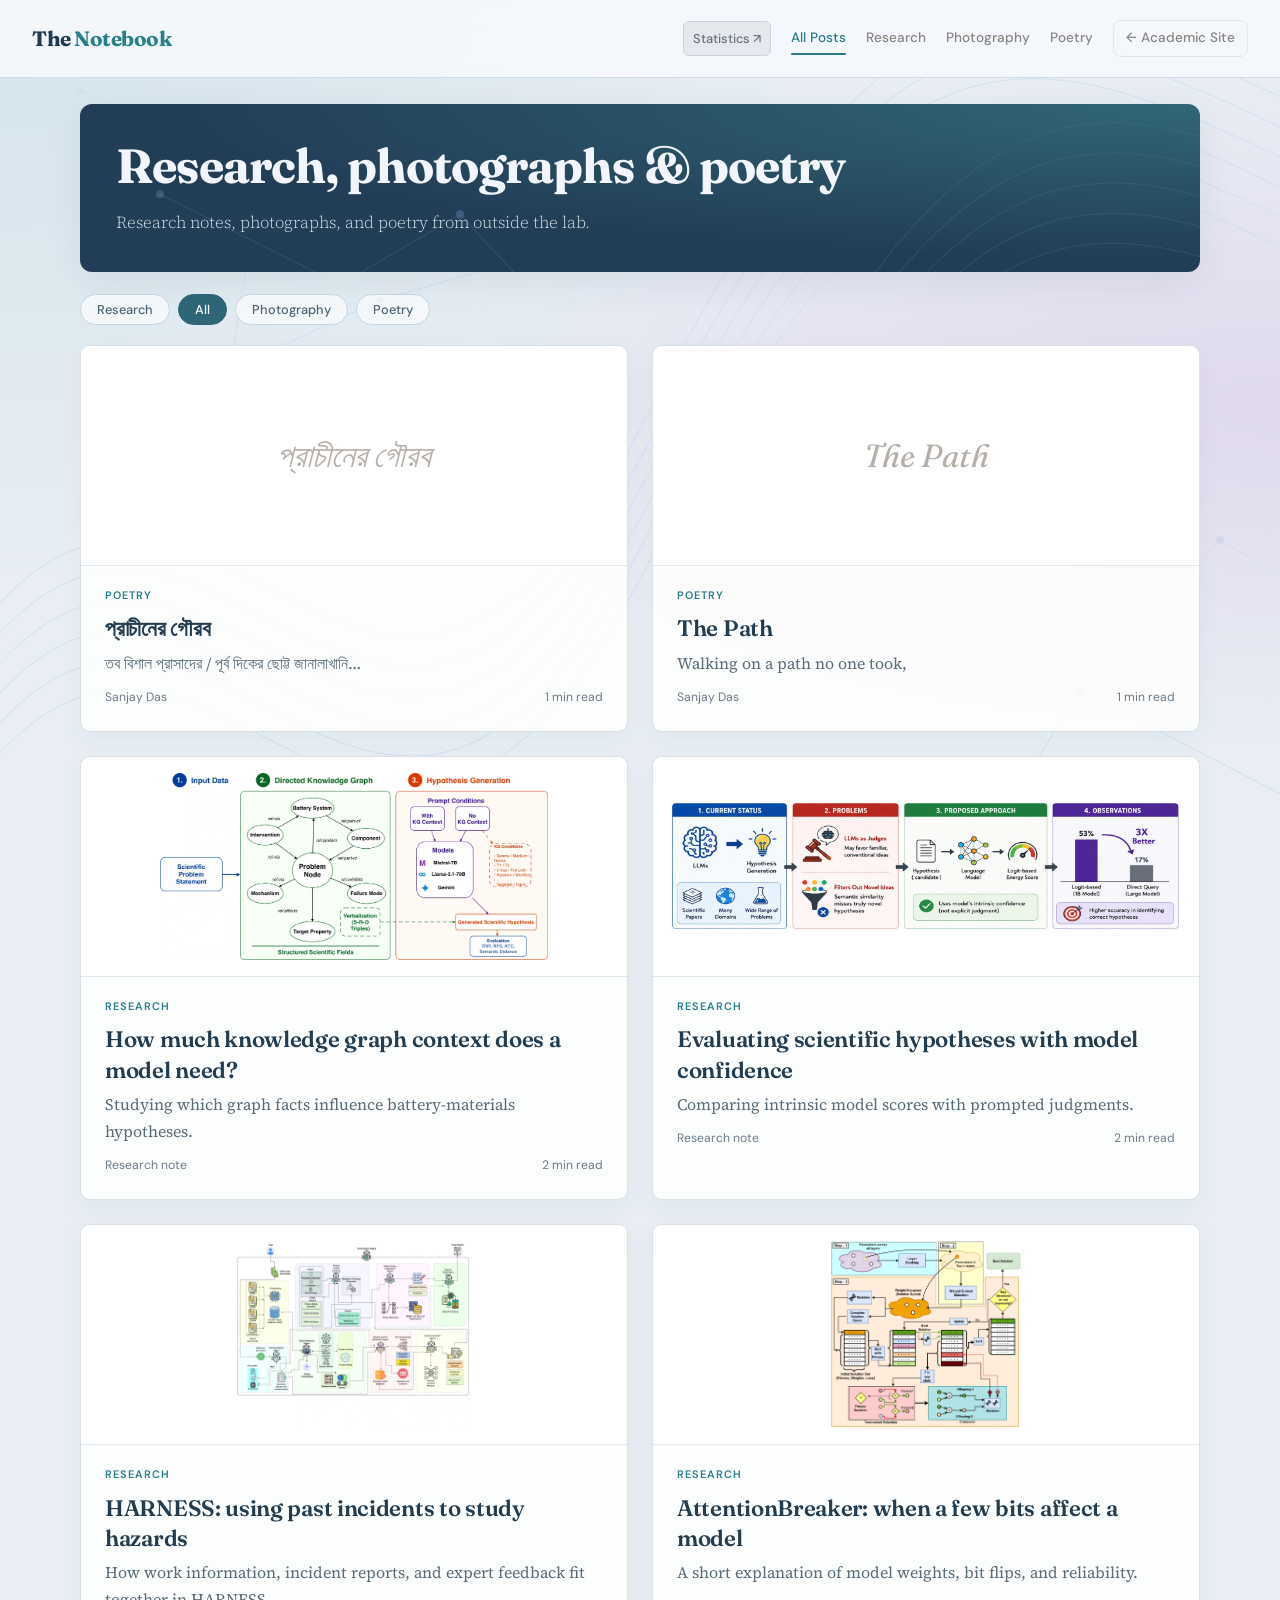
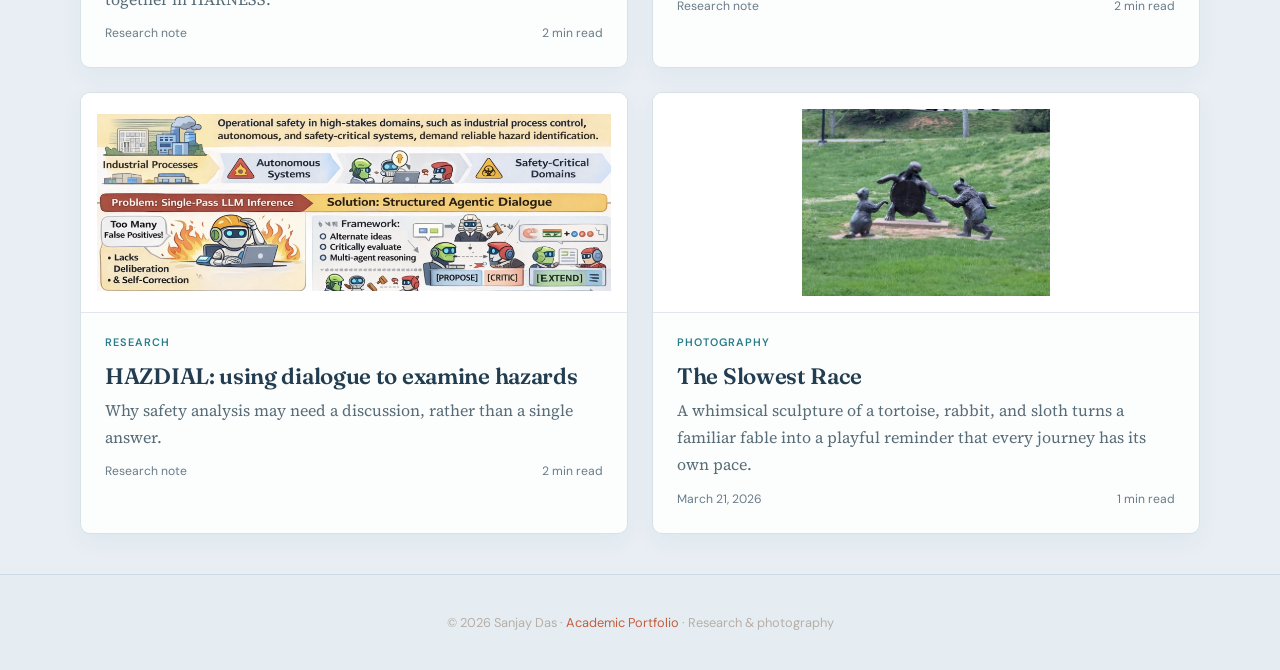
==== commit 6487ff38: "Add compact visitor statistics tab with map and globe" ====
--- a/blog/index.html
+++ b/blog/index.html
@@ -141,7 +141,7 @@
   <button class="mob-menu-btn" onclick="toggleMobNav()">
     <svg viewBox="0 0 24 24" fill="none" stroke="currentColor" stroke-width="2"><path d="M3 12h18M3 6h18M3 18h18"/></svg>
   </button>
-  <nav class="site-nav" id="site-nav">
+  <nav class="site-nav" id="site-nav"><a class="statistics-nav-link" href="../#statistics">Statistics ↗</a>
     <a href="#" class="active" onclick="showListing();return false;">All Posts</a>
     <a href="#" onclick="filterAndShow('research');return false;">Research</a>
     <a href="#" onclick="filterAndShow('photography');return false;">Photography</a>
@@ -357,5 +357,6 @@
   }
 });
 </script>
+
 </body>
 </html>
--- a/assets/notebook.css
+++ b/assets/notebook.css
@@ -11,3 +11,5 @@
 .poetry-page{max-width:800px}.poem-text{max-width:640px;margin-top:28px;font-family:var(--serif);font-size:1.2rem;line-height:1.9;color:#364e5b}.poem-text p{margin:0 0 30px}.poetry-page h1{margin-bottom:12px}.poetry-page .byline{margin-bottom:24px}@media(max-width:600px){.poem-text{font-size:1.02rem;line-height:1.9}.poem-text p{margin-bottom:26px}}
 
 .poetry-page[lang="bn"] h1,.poem-text[lang="bn"]{font-family:'Noto Serif Bengali','Nirmala UI','Vrinda',serif}.poem-text[lang="bn"]{font-size:1.25rem;line-height:2}.poetry-page[lang="bn"] h1{line-height:1.5}.poem-text[lang="bn"] p{margin-bottom:30px}@media(max-width:600px){.poem-text[lang="bn"]{font-size:1.1rem}}
+
+.site-nav .statistics-nav-link{color:#66717d;background:#e5e9ee;border:1px solid #cbd2dc;border-radius:6px;padding:5px 9px;font-size:.8rem}.site-nav .statistics-nav-link:hover{background:#d7dfe8;color:#35485f}
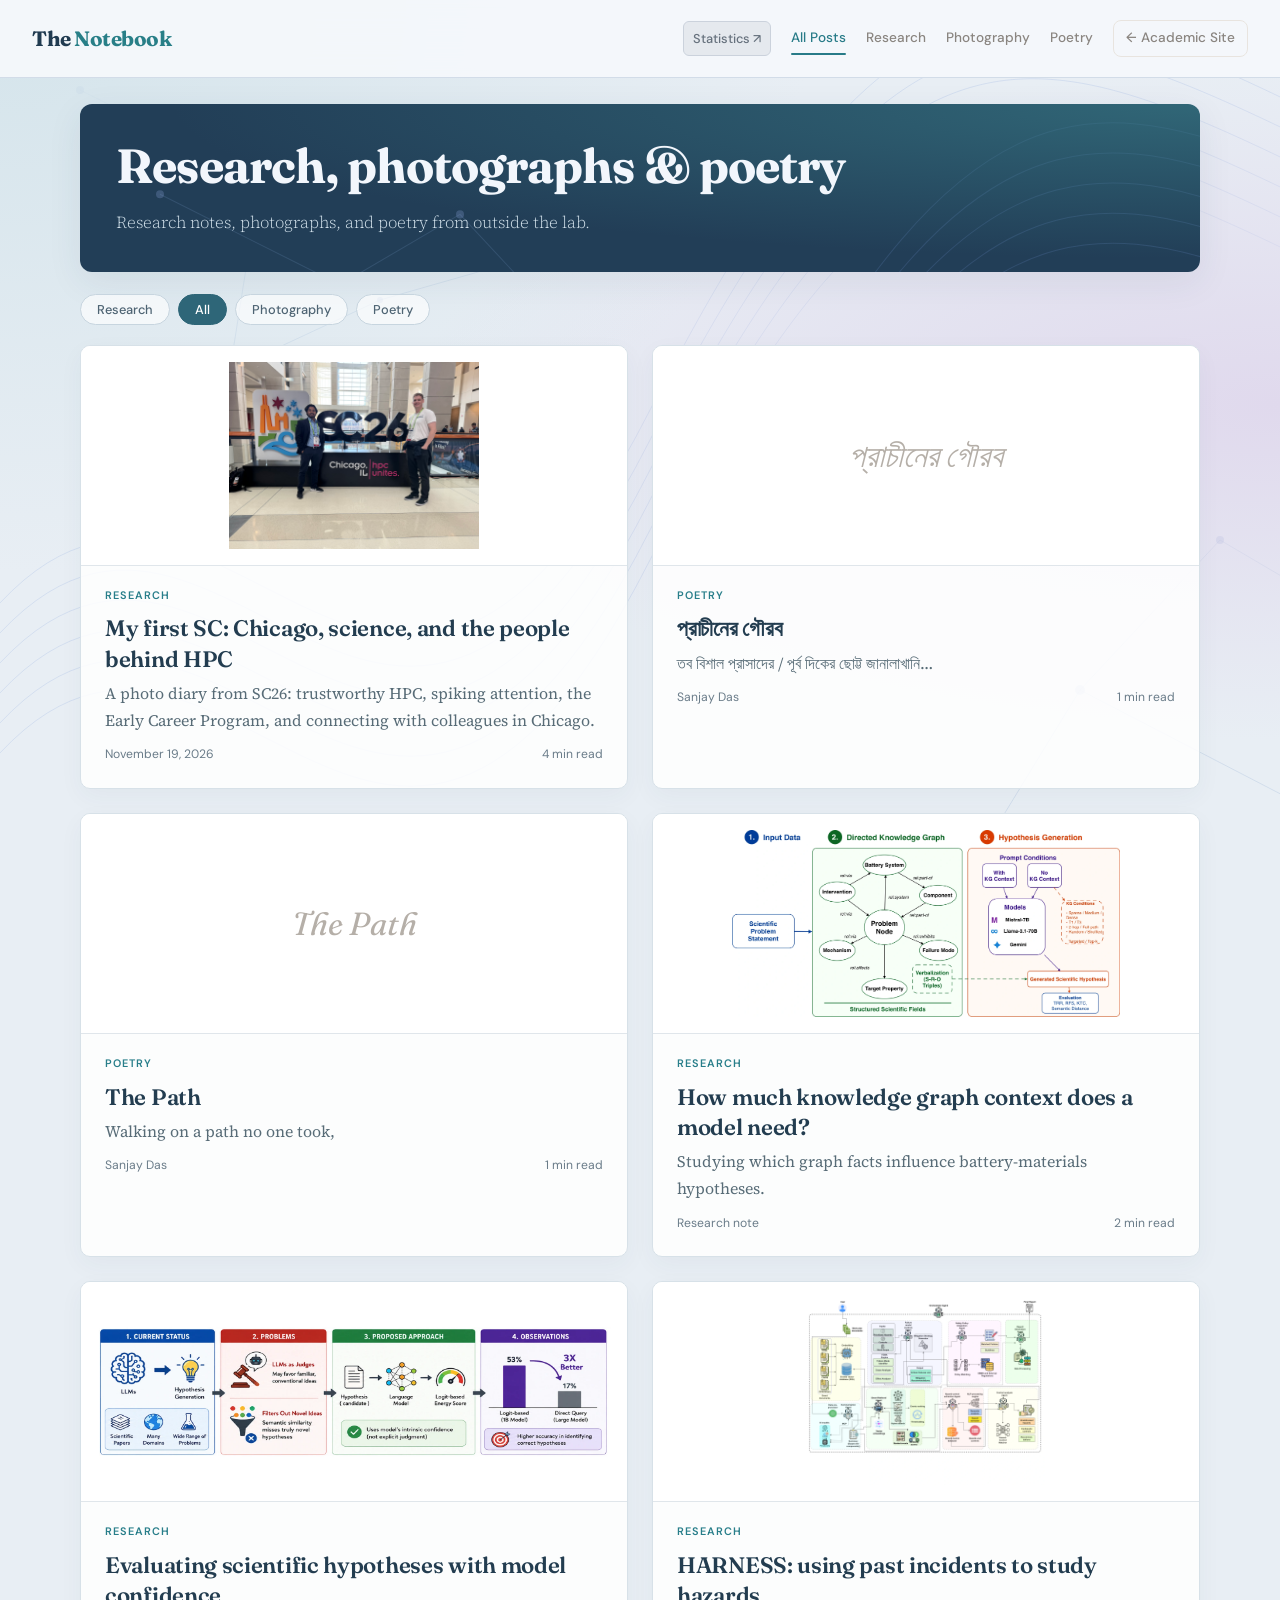
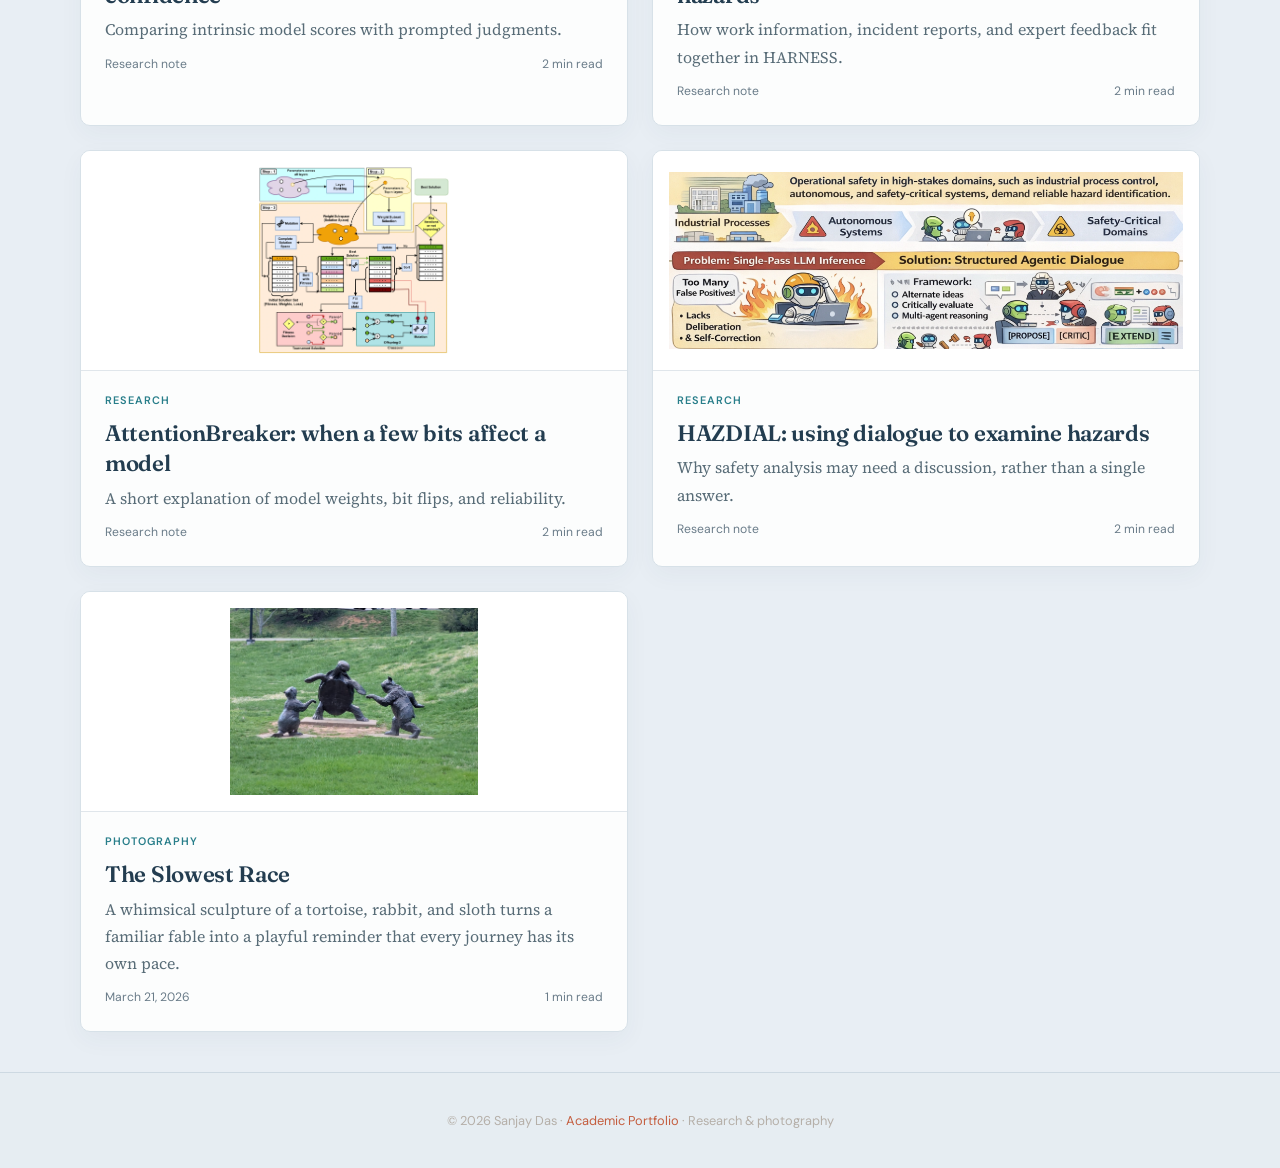
==== commit a2714086: "Share SC26 Chicago photo diary and conference news" ====
--- a/blog/index.html
+++ b/blog/index.html
@@ -184,6 +184,7 @@
 /* ============ BLOG DATA ============ */
 /* Add / edit posts here. Each post = one object. */
 var blogPosts = [
+{"id":"sc26-chicago","title":"My first SC: Chicago, science, and the people behind HPC","category":"research","date":"November 19, 2026","readTime":"4 min read","excerpt":"A photo diary from SC26: trustworthy HPC, spiking attention, the Early Career Program, and connecting with colleagues in Chicago.","cover":"../photos/815090A6-C69B-44DC-95D8-F91A3D740486_1_102_o.jpeg","body":""},
 {"id": "prachiner-gourob", "title": "প্রাচীনের গৌরব", "category": "poetry", "date": "Sanjay Das", "readTime": "1 min read", "excerpt": "তব বিশাল প্রাসাদের / পূর্ব দিকের ছোট্ট জানালাখানি…", "cover": null, "body": "<div class=\"poem-text\" lang=\"bn\"><p>তব বিশাল প্রাসাদের<br>\nপূর্ব দিকের ছোট্ট জানালাখানি,<br>\nঅশোভন লাগে দেখিয়া আমাকে<br>\nপর্দা দিয়াছো টানি।<br>\nশীর্ণ বক্ষে রুগ্ণ পাঁজরে,<br>\nদগ্ধ গো মোর দেহ,<br>\nচারিদিকে চাই, খুঁজিয়া না পাই,<br>\nদেখিবে যে মোরে কেহ।</p><p>তবু দুঃখ নাহি মোর,<br>\nআশা নিয়ে বাঁচি স্নিগ্ধ বাতাসে,<br>\nস্বপনেতে বিভোর।</p><p>তবু এক গৌরবে অদ্বিতীয় আমি,<br>\nএ বিশাল সৌধ মাঝে,<br>\nঊষার প্রথম কিরণখানি<br>\nহৃদয়েতে মোর বাজে।</p><p>প্রভাতের লাল রক্তিম আভায়,<br>\nপাঁজরের মোর শততল,<br>\nস্বর্ণসম রঙিন হয়ে,<br>\nনিত্য সমুজ্জ্বল।</p></div>"},
 {"id": "the-path", "title": "The Path", "category": "poetry", "date": "Sanjay Das", "readTime": "1 min read", "excerpt": "Walking on a path no one took,", "cover": null, "body": "<div class=\"poem-text\"><p>Walking on a path no one took,<br>\nMile after mile, I went on<br>\nTo get somewhere<br>\nI feel I belong,<br>\nWhere I can rest<br>\nwith a tiresome smile<br>\non a proud face<br>\nwith my head held high\u2026</p><p>Still, nothing in sight<br>\nexcept the mysterious path<br>\nengulfed in fog,<br>\nfull of walking shadows<br>\ngetting thicker and thicker<br>\nas far as the eye goes\u2026</p><p>With trembling legs and<br>\na fearful heart<br>\nfull of hopes and dreams,<br>\nalone, all alone, I went on\u2026</p></div>"},
 {"id": "knowledge-graphs", "title": "How much knowledge graph context does a model need?", "category": "research", "date": "Research note", "readTime": "2 min read", "excerpt": "Studying which graph facts influence battery-materials hypotheses.", "cover": "../assets/figures/knowledge-graphs-paper.webp", "body": "<p>A knowledge graph describes entities and their relationships explicitly. For a scientific language model, it can supply structured context alongside a question. But a larger graph also includes more redundant or distracting information. This study asks which graph facts actually affect the generated hypothesis.</p><h2>Changing the context, not just the prompt</h2><p>We study battery-materials hypothesis generation across Mistral-7B, Llama-3.1-70B, and Gemini 2.5 Flash. The experiments vary how many facts are supplied, how detailed the relationships are, and how the graph is connected. Full-graph and no-graph conditions provide important comparison points.</p><p>Imagine giving someone an entire collection of research notes versus a short selection of relevant relationships. If both lead to a similar explanation, that suggests the larger collection contains redundancy. It does not, by itself, prove that the selected relationships are the only important ones.</p><h2>Compact context can preserve much of the signal</h2><p>Compact top-k subgraphs often approximate full-graph behavior. The study examines generated outputs using measures of graph content and semantic similarity, including settings where claimed-outcome facts are withheld. The effect is selective and depends on the model.</p><p>An important control complicates the story: random and topology-based subsets can recover substantial signal too. Models without supplied graphs can also reproduce graph content from their existing knowledge. That makes it difficult to credit every successful answer to a particular fact-selection rule.</p><h2>A practical question for scientific workflows</h2><p>The findings motivate testing whether a smaller context can serve a task as well as a larger one. The appropriate comparison includes alternative subsets and a no-graph baseline. Reproducing graph content is informative, but judging whether a hypothesis is scientifically useful still requires a broader evaluation.</p><p><a href=\"https://arxiv.org/abs/2605.27176\">Read the paper \u2197</a></p>"},
